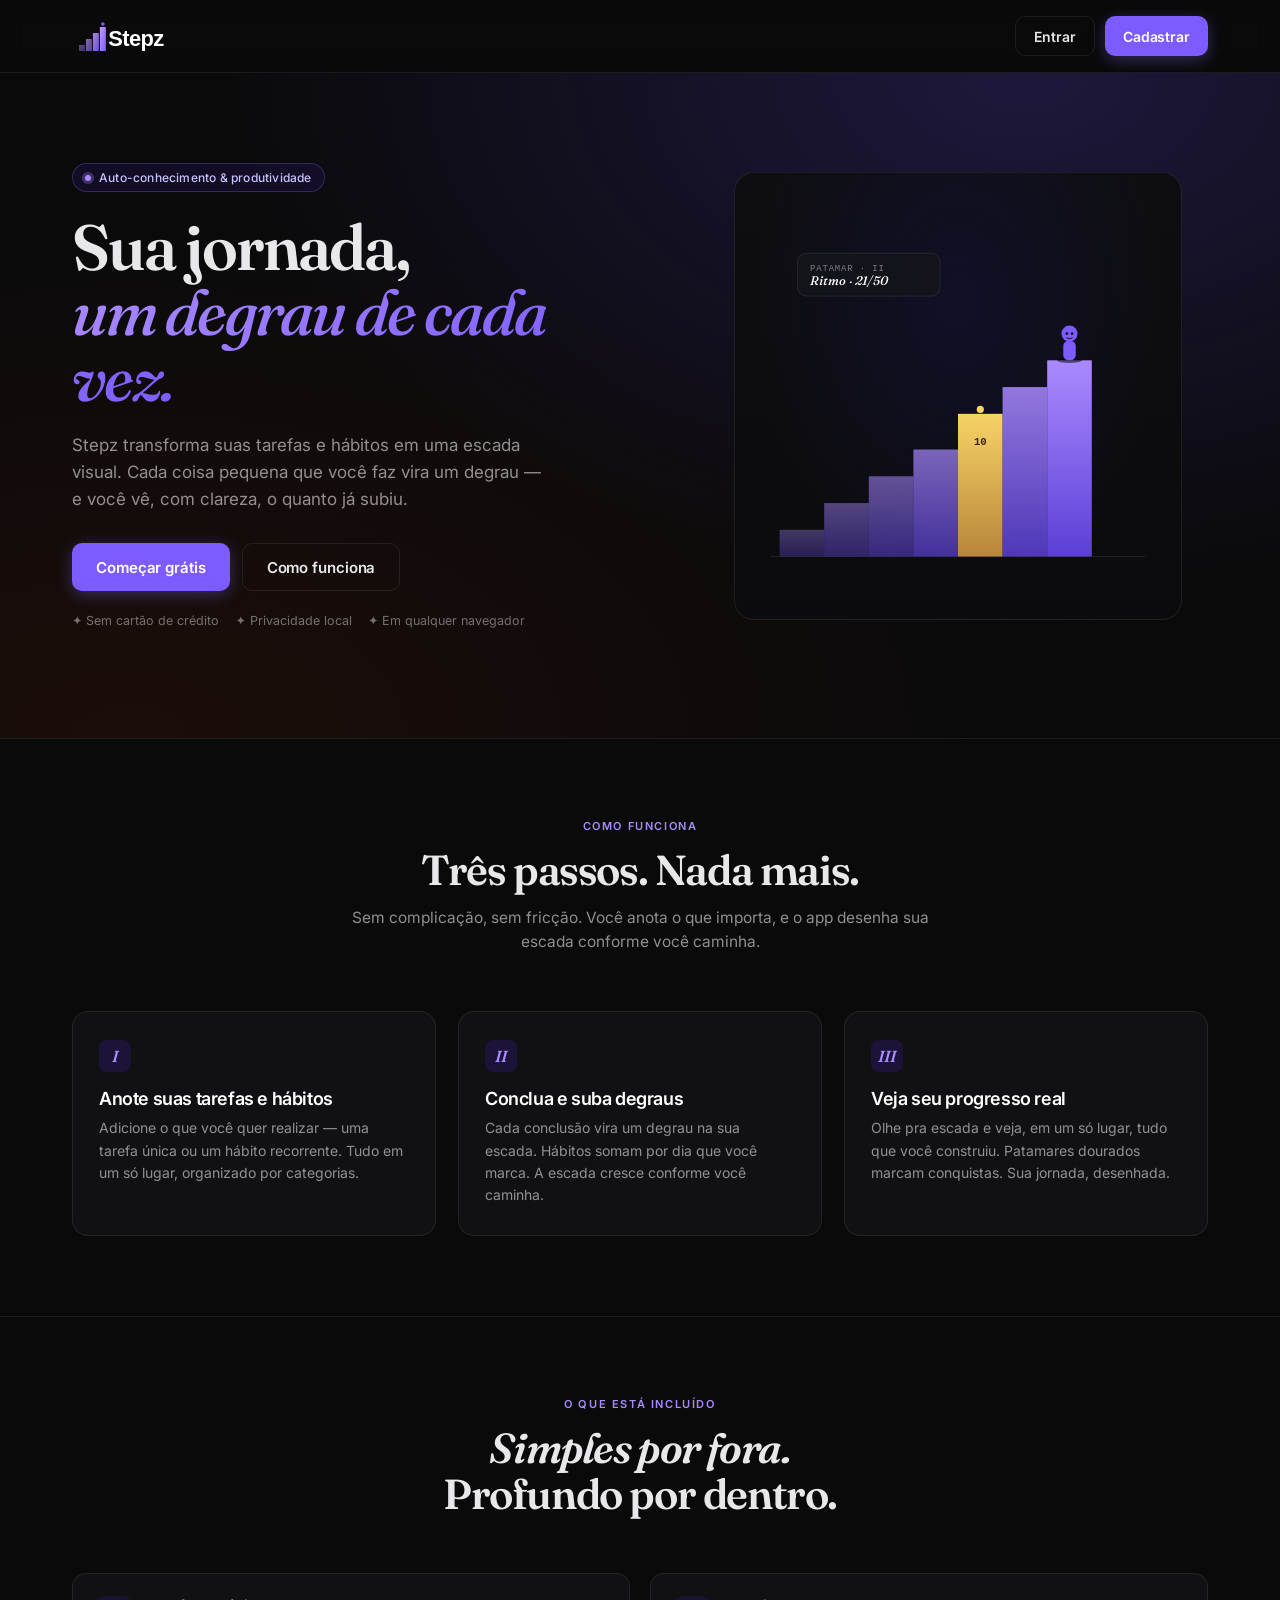
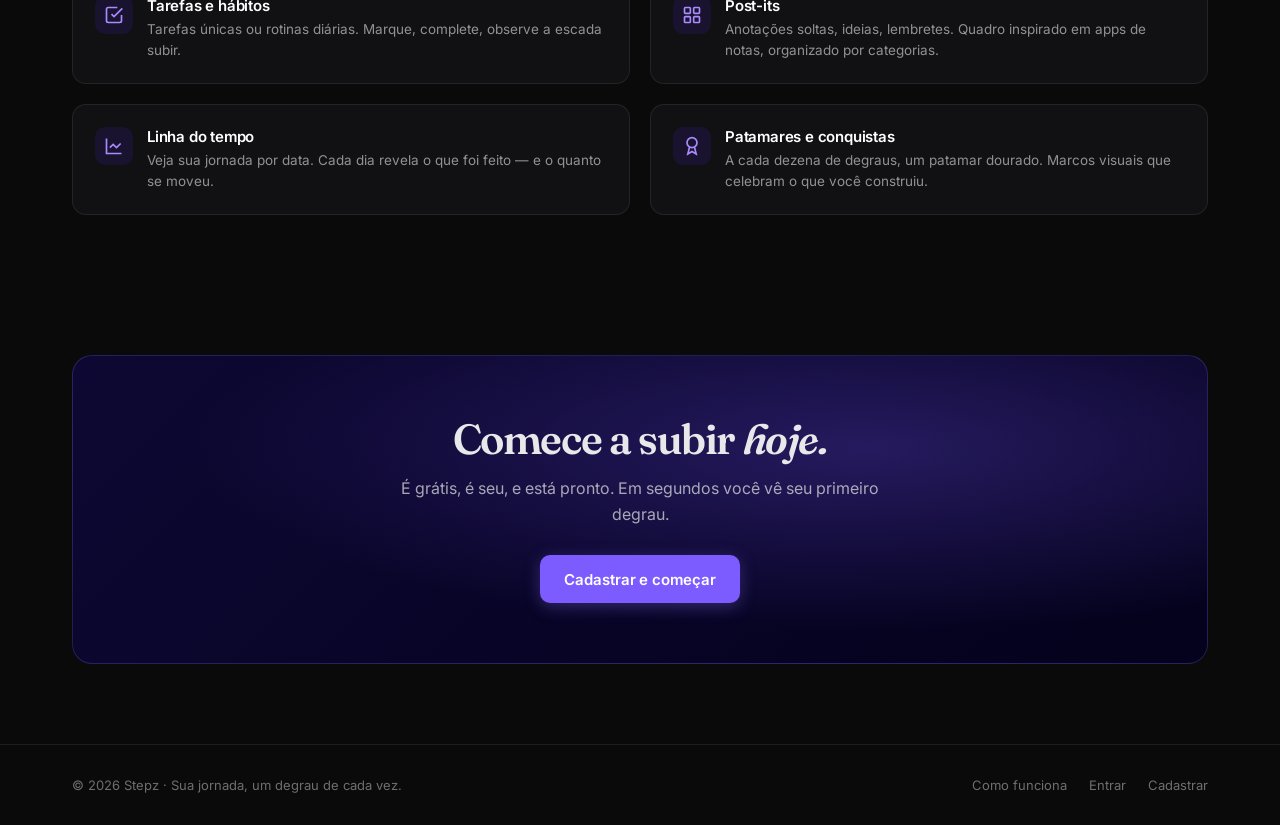
==== index.html @ 61957ffc "landing page" ====
<!doctype html>
<html lang="pt-BR">
<head>
<meta charset="utf-8">
<title>Stepz — sua jornada, um degrau de cada vez</title>
<meta name="viewport" content="width=device-width, initial-scale=1">
<link href="https://fonts.googleapis.com/css2?family=Inter:wght@400;500;600;700;800&family=Fraunces:opsz,wght@9..144,400;9..144,500;9..144,600;9..144,700&display=swap" rel="stylesheet">
<style>
  * { box-sizing: border-box; }
  :root {
    --bg: #0a0a0b;
    --bg-2: #111114;
    --line: rgba(255,255,255,0.08);
    --text: #e8e8ea;
    --text-dim: rgba(232,232,234,0.6);
    --text-faint: rgba(232,232,234,0.45);
    --purple: #7c5cff;
    --purple-light: #a98aff;
    --purple-dark: #5b3fd6;
    --gold: oklch(0.78 0.14 70);
  }
  html, body { margin: 0; padding: 0; background: var(--bg); color: var(--text); font-family: 'Inter', system-ui, sans-serif; -webkit-font-smoothing: antialiased; }
  body { overflow-x: hidden; }
  a { color: inherit; text-decoration: none; }

  /* ── Nav ── */
  nav {
    position: sticky; top: 0; z-index: 50;
    backdrop-filter: blur(14px);
    background: rgba(10,10,11,0.7);
    border-bottom: 1px solid var(--line);
  }
  .nav-inner {
    max-width: 1200px; margin: 0 auto;
    padding: 16px 32px;
    display: flex; align-items: center; justify-content: space-between;
  }
  .brand { display: flex; align-items: center; }
  .brand-logo {
    display: block;
    height: 40px;
    width: auto;
    object-fit: contain;
    user-select: none;
    -webkit-user-drag: none;
  }
  @media (max-width: 720px) {
    .brand-logo { height: 34px; }
  }
  .nav-actions { display: flex; align-items: center; gap: 10px; }
  .btn {
    display: inline-flex; align-items: center; justify-content: center;
    height: 40px; padding: 0 18px; border-radius: 10px;
    font-size: 14px; font-weight: 600; letter-spacing: -0.1px;
    cursor: pointer; transition: all .18s; border: none;
    font-family: inherit;
  }
  .btn-ghost { background: transparent; color: var(--text); border: 1px solid var(--line); }
  .btn-ghost:hover { background: rgba(255,255,255,0.04); border-color: rgba(255,255,255,0.15); }
  .btn-primary { background: var(--purple); color: #fff; box-shadow: 0 4px 16px oklch(0.6 0.18 285 / 0.35); }
  .btn-primary:hover { background: var(--purple-dark); transform: translateY(-1px); box-shadow: 0 6px 22px oklch(0.6 0.18 285 / 0.45); }
  .btn-primary:active { transform: translateY(0); }

  /* ── Sections ── */
  .container { max-width: 1200px; margin: 0 auto; padding: 0 32px; }

  /* ── Hero ── */
  .hero {
    position: relative;
    padding: 90px 0 110px;
    overflow: hidden;
  }
  .hero::before {
    content: ''; position: absolute; inset: 0; pointer-events: none;
    background:
      radial-gradient(ellipse at 80% 0%, oklch(0.4 0.16 285 / 0.35), transparent 55%),
      radial-gradient(ellipse at 10% 100%, oklch(0.35 0.14 60 / 0.18), transparent 55%);
  }
  .hero-grid {
    display: grid; grid-template-columns: 1.15fr 1fr; gap: 60px; align-items: center;
    position: relative;
  }
  @media (max-width: 880px) {
    .hero-grid { grid-template-columns: 1fr; gap: 50px; }
    .hero { padding: 60px 0 80px; }
  }

  .eyebrow {
    display: inline-flex; align-items: center; gap: 8px;
    padding: 6px 12px; border-radius: 100px;
    background: oklch(0.3 0.14 285 / 0.25); border: 1px solid oklch(0.6 0.16 285 / 0.3);
    font-size: 12px; font-weight: 500; letter-spacing: 0.2px;
    color: oklch(0.85 0.12 285);
    margin-bottom: 22px;
  }
  .eyebrow .dot { width: 6px; height: 6px; border-radius: 50%; background: var(--purple-light); box-shadow: 0 0 0 3px oklch(0.7 0.16 285 / 0.3); }

  h1 {
    font-family: 'Fraunces', Georgia, serif;
    font-size: clamp(40px, 6vw, 64px);
    font-weight: 600;
    letter-spacing: -2.2px;
    line-height: 1.02;
    margin: 0 0 22px;
  }
  h1 em {
    font-style: italic; font-weight: 500;
    background: linear-gradient(135deg, var(--purple-light), var(--purple));
    -webkit-background-clip: text; background-clip: text; color: transparent;
  }
  .lead {
    font-size: 17px; line-height: 1.6; color: var(--text-dim);
    max-width: 480px; margin: 0 0 30px;
  }
  .cta-row { display: flex; gap: 12px; flex-wrap: wrap; }
  .btn-lg { height: 48px; padding: 0 24px; font-size: 15px; }

  .micro-trust {
    margin-top: 22px;
    font-size: 12.5px; color: var(--text-faint);
    display: flex; align-items: center; gap: 16px; flex-wrap: wrap;
  }
  .micro-trust span { display: inline-flex; align-items: center; gap: 6px; }

  /* ── Hero illustration ── */
  .hero-art {
    position: relative;
    aspect-ratio: 1 / 1;
    max-width: 448px; width: 100%; margin: 0 auto;
    border-radius: 20px;
    background:
      radial-gradient(ellipse at 50% 30%, oklch(0.22 0.08 280 / 0.5), transparent 65%),
      linear-gradient(180deg, #0e0e12 0%, #0b0b0d 100%);
    border: 1px solid var(--line);
    overflow: hidden;
  }
  .hero-art::before {
    content: ''; position: absolute; inset: 0;
    background-image: repeating-linear-gradient(0deg, rgba(255,255,255,0.012) 0 1px, transparent 1px 8px);
    mix-blend-mode: overlay; pointer-events: none;
  }
  @keyframes bob { 0%,100% { transform: translateY(0); } 50% { transform: translateY(-3px); } }
  .figure-bob { animation: bob 2.6s ease-in-out infinite; transform-origin: center bottom; }
  @keyframes pulse { 0%,100% { opacity: 0.5; transform: scale(1); } 50% { opacity: 1; transform: scale(1.4); } }
  .pulse { animation: pulse 2.4s ease-in-out infinite; transform-origin: center; transform-box: fill-box; }

  /* ── How it works ── */
  .section { padding: 80px 0; border-top: 1px solid var(--line); }
  .section-head { text-align: center; margin-bottom: 56px; }
  .section-eyebrow {
    font-size: 11px; letter-spacing: 1.6px; text-transform: uppercase;
    font-weight: 600; color: var(--purple-light); margin-bottom: 14px;
  }
  h2 {
    font-family: 'Fraunces', Georgia, serif;
    font-size: clamp(30px, 4vw, 42px); font-weight: 600;
    letter-spacing: -1.4px; line-height: 1.1;
    margin: 0 0 12px;
  }
  h2 em { font-style: italic; }
  .section-lead { font-size: 15.5px; color: var(--text-dim); max-width: 580px; margin: 0 auto; line-height: 1.6; }

  .steps { display: grid; grid-template-columns: repeat(3, 1fr); gap: 22px; }
  @media (max-width: 880px) { .steps { grid-template-columns: 1fr; } }
  .step {
    background: var(--bg-2); border: 1px solid var(--line); border-radius: 16px;
    padding: 28px 26px; position: relative;
    transition: border-color .2s, transform .2s;
  }
  .step:hover { border-color: oklch(0.6 0.16 285 / 0.35); transform: translateY(-2px); }
  .step-num {
    width: 32px; height: 32px; border-radius: 8px;
    display: inline-flex; align-items: center; justify-content: center;
    background: oklch(0.3 0.14 285 / 0.4); color: var(--purple-light);
    font-family: 'Fraunces', serif; font-size: 16px; font-weight: 600; font-style: italic;
    margin-bottom: 16px;
  }
  .step h3 { font-size: 18px; font-weight: 600; letter-spacing: -0.4px; margin: 0 0 8px; color: #fff; }
  .step p { font-size: 14px; line-height: 1.6; color: var(--text-dim); margin: 0; }

  /* ── Features (compact) ── */
  .features { display: grid; grid-template-columns: repeat(2, 1fr); gap: 20px; }
  @media (max-width: 720px) { .features { grid-template-columns: 1fr; } }
  .feat {
    display: flex; gap: 14px; align-items: flex-start;
    padding: 22px; background: var(--bg-2);
    border: 1px solid var(--line); border-radius: 14px;
  }
  .feat-icon {
    flex-shrink: 0; width: 38px; height: 38px; border-radius: 10px;
    display: inline-flex; align-items: center; justify-content: center;
    background: oklch(0.3 0.14 285 / 0.3); color: var(--purple-light);
  }
  .feat-icon svg { width: 20px; height: 20px; }
  .feat h4 { font-size: 15px; font-weight: 600; letter-spacing: -0.2px; margin: 0 0 4px; color: #fff; }
  .feat p { font-size: 13.5px; line-height: 1.55; color: var(--text-dim); margin: 0; }

  /* ── Final CTA ── */
  .cta-final {
    margin: 60px 0 80px;
    padding: 60px 40px;
    border-radius: 20px;
    background:
      radial-gradient(ellipse at 70% 30%, oklch(0.4 0.16 285 / 0.5), transparent 60%),
      linear-gradient(135deg, oklch(0.18 0.08 280) 0%, oklch(0.12 0.06 280) 100%);
    border: 1px solid oklch(0.6 0.16 285 / 0.25);
    text-align: center;
    position: relative; overflow: hidden;
  }
  .cta-final h2 { margin-bottom: 14px; }
  .cta-final p { font-size: 16px; color: rgba(232,232,234,0.7); max-width: 480px; margin: 0 auto 28px; line-height: 1.6; }

  /* ── Footer ── */
  footer {
    border-top: 1px solid var(--line);
    padding: 32px 0;
    font-size: 13px; color: var(--text-faint);
  }
  .footer-inner { display: flex; justify-content: space-between; align-items: center; flex-wrap: wrap; gap: 14px; }
  .footer-links { display: flex; gap: 22px; }
  .footer-links a:hover { color: var(--text); }
</style>
</head>
<body>

<!-- ─── NAV ─── -->
<nav>
  <div class="nav-inner">
    <a href="#" class="brand" aria-label="Stepz home">
      <img src="logos/svg/lockup-color-transparent-white-text.svg" alt="Stepz" class="brand-logo" draggable="false">
    </a>
    <div class="nav-actions">
      <a href="app.html" class="btn btn-ghost">Entrar</a>
      <a href="app.html?mode=signup" class="btn btn-primary">Cadastrar</a>
    </div>
  </div>
</nav>

<!-- ─── HERO ─── -->
<section class="hero">
  <div class="container hero-grid">
    <div>
      <div class="eyebrow"><span class="dot"></span>Auto-conhecimento &amp; produtividade</div>
      <h1>Sua jornada,<br><em>um degrau de cada vez.</em></h1>
      <p class="lead">Stepz transforma suas tarefas e hábitos em uma escada visual. Cada coisa pequena que você faz vira um degrau — e você vê, com clareza, o quanto já subiu.</p>
      <div class="cta-row">
        <a href="app.html?mode=signup" class="btn btn-primary btn-lg">Começar grátis</a>
        <a href="#como-funciona" class="btn btn-ghost btn-lg">Como funciona</a>
      </div>
      <div class="micro-trust">
        <span>✦ Sem cartão de crédito</span>
        <span>✦ Privacidade local</span>
        <span>✦ Em qualquer navegador</span>
      </div>
    </div>

    <!-- Hero illustration -->
    <div class="hero-art">
      <svg width="100%" height="100%" viewBox="0 0 500 500" preserveAspectRatio="xMidYMid meet">
        <defs>
          <linearGradient id="stepGrad" x1="0" y1="0" x2="0" y2="1">
            <stop offset="0" stop-color="#a98aff"/>
            <stop offset="1" stop-color="#5b3fd6"/>
          </linearGradient>
          <linearGradient id="goldStep" x1="0" y1="0" x2="0" y2="1">
            <stop offset="0" stop-color="#f6d365"/>
            <stop offset="1" stop-color="#b8853a"/>
          </linearGradient>
        </defs>
        <!-- ground line -->
        <line x1="40" y1="430" x2="460" y2="430" stroke="rgba(255,255,255,0.1)" stroke-width="1"/>
        <!-- steps ascending -->
        <rect x="50"  y="400" width="50" height="30" fill="url(#stepGrad)" opacity="0.35"/>
        <rect x="100" y="370" width="50" height="60" fill="url(#stepGrad)" opacity="0.45"/>
        <rect x="150" y="340" width="50" height="90" fill="url(#stepGrad)" opacity="0.55"/>
        <rect x="200" y="310" width="50" height="120" fill="url(#stepGrad)" opacity="0.7"/>
        <!-- gold milestone -->
        <rect x="250" y="270" width="50" height="160" fill="url(#goldStep)"/>
        <text x="275" y="305" text-anchor="middle" font-family="ui-monospace, monospace" font-size="12" font-weight="700" fill="#3a2410">10</text>
        <!-- pulse on milestone -->
        <circle class="pulse" cx="275" cy="265" r="4" fill="#f6d365"/>
        <!-- continuing -->
        <rect x="300" y="240" width="50" height="190" fill="url(#stepGrad)" opacity="0.85"/>
        <rect x="350" y="210" width="50" height="220" fill="url(#stepGrad)"/>
        <!-- character on top step -->
        <g class="figure-bob" transform="translate(375 210)">
          <ellipse cx="0" cy="0" rx="14" ry="3" fill="rgba(0,0,0,0.5)"/>
          <rect x="-7" y="-22" width="14" height="22" rx="6" fill="#7c5cff"/>
          <circle cx="0" cy="-30" r="9" fill="#7c5cff"/>
          <circle cx="-3" cy="-30" r="1.5" fill="#0a0a0b"/>
          <circle cx="3"  cy="-30" r="1.5" fill="#0a0a0b"/>
          <path d="M -3 -25 Q 0 -23 3 -25" stroke="#0a0a0b" stroke-width="1" fill="none" stroke-linecap="round"/>
        </g>
        <!-- floating annotation -->
        <g transform="translate(70 90)">
          <rect x="0" y="0" width="160" height="48" rx="10" fill="rgba(20,20,28,0.85)" stroke="rgba(255,255,255,0.1)"/>
          <text x="14" y="20" font-family="ui-monospace, monospace" font-size="10" fill="rgba(232,232,234,0.5)" letter-spacing="1">PATAMAR · II</text>
          <text x="14" y="36" font-family="Fraunces, serif" font-style="italic" font-size="14" fill="#fff" font-weight="500">Ritmo · 21/50</text>
        </g>
      </svg>
    </div>
  </div>
</section>

<!-- ─── COMO FUNCIONA ─── -->
<section class="section" id="como-funciona">
  <div class="container">
    <div class="section-head">
      <div class="section-eyebrow">Como funciona</div>
      <h2>Três passos. Nada mais.</h2>
      <p class="section-lead">Sem complicação, sem fricção. Você anota o que importa, e o app desenha sua escada conforme você caminha.</p>
    </div>
    <div class="steps">
      <div class="step">
        <div class="step-num">I</div>
        <h3>Anote suas tarefas e hábitos</h3>
        <p>Adicione o que você quer realizar — uma tarefa única ou um hábito recorrente. Tudo em um só lugar, organizado por categorias.</p>
      </div>
      <div class="step">
        <div class="step-num">II</div>
        <h3>Conclua e suba degraus</h3>
        <p>Cada conclusão vira um degrau na sua escada. Hábitos somam por dia que você marca. A escada cresce conforme você caminha.</p>
      </div>
      <div class="step">
        <div class="step-num">III</div>
        <h3>Veja seu progresso real</h3>
        <p>Olhe pra escada e veja, em um só lugar, tudo que você construiu. Patamares dourados marcam conquistas. Sua jornada, desenhada.</p>
      </div>
    </div>
  </div>
</section>

<!-- ─── O QUE TEM ─── -->
<section class="section">
  <div class="container">
    <div class="section-head">
      <div class="section-eyebrow">O que está incluído</div>
      <h2><em>Simples por fora.</em><br>Profundo por dentro.</h2>
    </div>
    <div class="features">
      <div class="feat">
        <div class="feat-icon"><svg viewBox="0 0 24 24" fill="none" stroke="currentColor" stroke-width="2"><path d="M9 11l3 3L22 4"/><path d="M21 12v7a2 2 0 01-2 2H5a2 2 0 01-2-2V5a2 2 0 012-2h11"/></svg></div>
        <div>
          <h4>Tarefas e hábitos</h4>
          <p>Tarefas únicas ou rotinas diárias. Marque, complete, observe a escada subir.</p>
        </div>
      </div>
      <div class="feat">
        <div class="feat-icon"><svg viewBox="0 0 24 24" fill="none" stroke="currentColor" stroke-width="2"><rect x="3" y="3" width="7" height="7" rx="1"/><rect x="14" y="3" width="7" height="7" rx="1"/><rect x="3" y="14" width="7" height="7" rx="1"/><rect x="14" y="14" width="7" height="7" rx="1"/></svg></div>
        <div>
          <h4>Post-its</h4>
          <p>Anotações soltas, ideias, lembretes. Quadro inspirado em apps de notas, organizado por categorias.</p>
        </div>
      </div>
      <div class="feat">
        <div class="feat-icon"><svg viewBox="0 0 24 24" fill="none" stroke="currentColor" stroke-width="2"><path d="M3 3v18h18"/><path d="M7 14l4-4 4 4 5-5"/></svg></div>
        <div>
          <h4>Linha do tempo</h4>
          <p>Veja sua jornada por data. Cada dia revela o que foi feito — e o quanto se moveu.</p>
        </div>
      </div>
      <div class="feat">
        <div class="feat-icon"><svg viewBox="0 0 24 24" fill="none" stroke="currentColor" stroke-width="2"><circle cx="12" cy="8" r="6"/><path d="M9 13.5l-2 8 5-3 5 3-2-8"/></svg></div>
        <div>
          <h4>Patamares e conquistas</h4>
          <p>A cada dezena de degraus, um patamar dourado. Marcos visuais que celebram o que você construiu.</p>
        </div>
      </div>
    </div>
  </div>
</section>

<!-- ─── CTA FINAL ─── -->
<div class="container">
  <div class="cta-final">
    <h2>Comece a subir <em>hoje.</em></h2>
    <p>É grátis, é seu, e está pronto. Em segundos você vê seu primeiro degrau.</p>
    <a href="app.html?mode=signup" class="btn btn-primary btn-lg">Cadastrar e começar</a>
  </div>
</div>

<!-- ─── FOOTER ─── -->
<footer>
  <div class="container footer-inner">
    <div>© 2026 Stepz · Sua jornada, um degrau de cada vez.</div>
    <div class="footer-links">
      <a href="#como-funciona">Como funciona</a>
      <a href="app.html">Entrar</a>
      <a href="app.html?mode=signup">Cadastrar</a>
    </div>
  </div>
</footer>

</body>
</html>
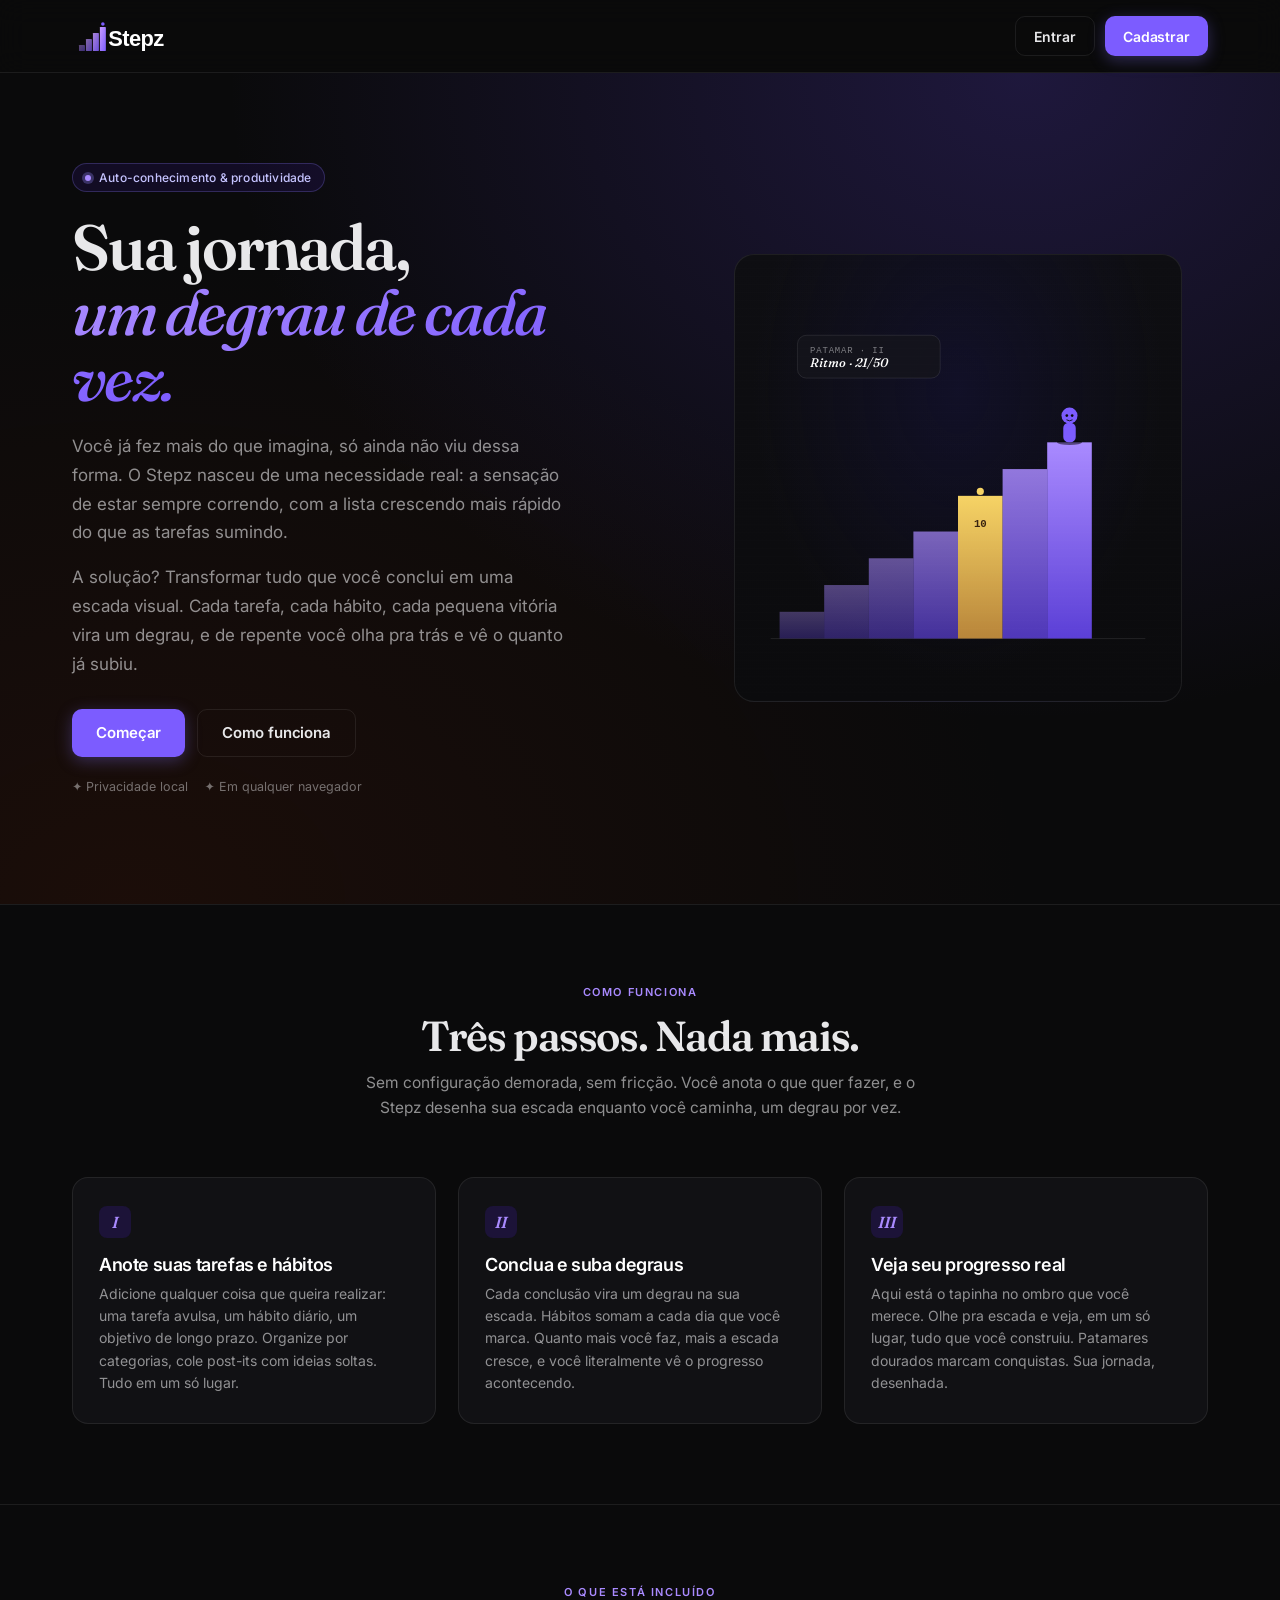
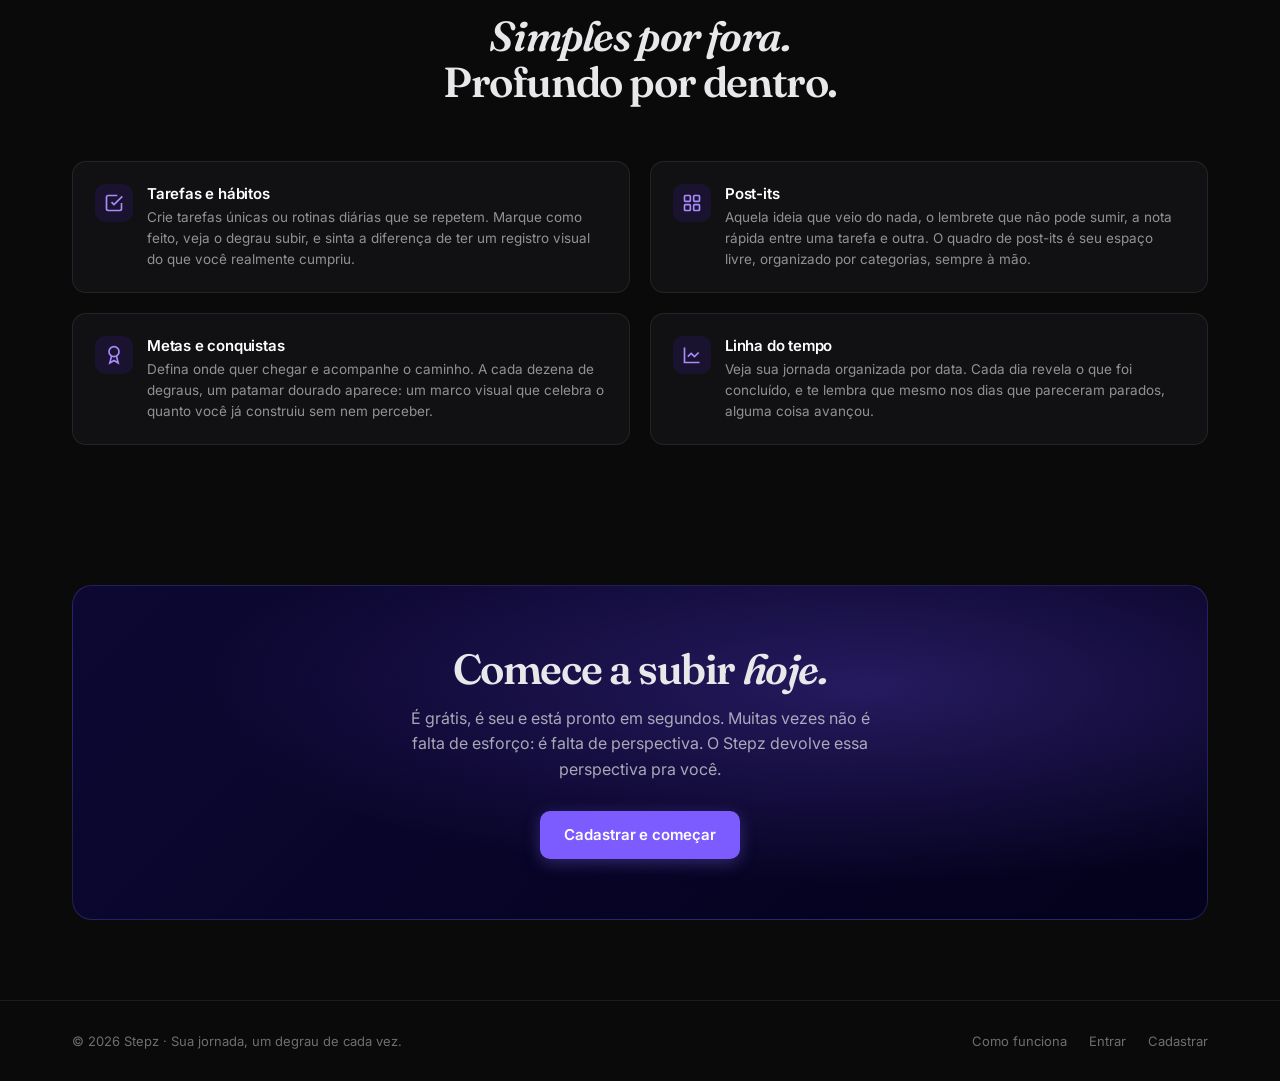
==== commit b3792c8e: "Update Landing Page" ====
--- a/index.html
+++ b/index.html
@@ -109,9 +109,10 @@
     -webkit-background-clip: text; background-clip: text; color: transparent;
   }
   .lead {
-    font-size: 17px; line-height: 1.6; color: var(--text-dim);
-    max-width: 480px; margin: 0 0 30px;
-  }
+    font-size: 17px; line-height: 1.7; color: var(--text-dim);
+    max-width: 500px; margin: 0 0 16px;
+  }
+  .lead:last-of-type { margin-bottom: 30px; }
   .cta-row { display: flex; gap: 12px; flex-wrap: wrap; }
   .btn-lg { height: 48px; padding: 0 24px; font-size: 15px; }
 
@@ -242,13 +243,13 @@
     <div>
       <div class="eyebrow"><span class="dot"></span>Auto-conhecimento &amp; produtividade</div>
       <h1>Sua jornada,<br><em>um degrau de cada vez.</em></h1>
-      <p class="lead">Stepz transforma suas tarefas e hábitos em uma escada visual. Cada coisa pequena que você faz vira um degrau — e você vê, com clareza, o quanto já subiu.</p>
+      <p class="lead">Você já fez mais do que imagina, só ainda não viu dessa forma. O Stepz nasceu de uma necessidade real: a sensação de estar sempre correndo, com a lista crescendo mais rápido do que as tarefas sumindo.</p>
+      <p class="lead">A solução? Transformar tudo que você conclui em uma escada visual. Cada tarefa, cada hábito, cada pequena vitória vira um degrau, e de repente você olha pra trás e vê o quanto já subiu.</p>
       <div class="cta-row">
-        <a href="app.html?mode=signup" class="btn btn-primary btn-lg">Começar grátis</a>
+        <a href="app.html?mode=signup" class="btn btn-primary btn-lg">Começar</a>
         <a href="#como-funciona" class="btn btn-ghost btn-lg">Como funciona</a>
       </div>
       <div class="micro-trust">
-        <span>✦ Sem cartão de crédito</span>
         <span>✦ Privacidade local</span>
         <span>✦ Em qualquer navegador</span>
       </div>
@@ -308,23 +309,23 @@
     <div class="section-head">
       <div class="section-eyebrow">Como funciona</div>
       <h2>Três passos. Nada mais.</h2>
-      <p class="section-lead">Sem complicação, sem fricção. Você anota o que importa, e o app desenha sua escada conforme você caminha.</p>
+      <p class="section-lead">Sem configuração demorada, sem fricção. Você anota o que quer fazer, e o Stepz desenha sua escada enquanto você caminha, um degrau por vez.</p>
     </div>
     <div class="steps">
       <div class="step">
         <div class="step-num">I</div>
         <h3>Anote suas tarefas e hábitos</h3>
-        <p>Adicione o que você quer realizar — uma tarefa única ou um hábito recorrente. Tudo em um só lugar, organizado por categorias.</p>
+        <p>Adicione qualquer coisa que queira realizar: uma tarefa avulsa, um hábito diário, um objetivo de longo prazo. Organize por categorias, cole post-its com ideias soltas. Tudo em um só lugar.</p>
       </div>
       <div class="step">
         <div class="step-num">II</div>
         <h3>Conclua e suba degraus</h3>
-        <p>Cada conclusão vira um degrau na sua escada. Hábitos somam por dia que você marca. A escada cresce conforme você caminha.</p>
+        <p>Cada conclusão vira um degrau na sua escada. Hábitos somam a cada dia que você marca. Quanto mais você faz, mais a escada cresce, e você literalmente vê o progresso acontecendo.</p>
       </div>
       <div class="step">
         <div class="step-num">III</div>
         <h3>Veja seu progresso real</h3>
-        <p>Olhe pra escada e veja, em um só lugar, tudo que você construiu. Patamares dourados marcam conquistas. Sua jornada, desenhada.</p>
+        <p>Aqui está o tapinha no ombro que você merece. Olhe pra escada e veja, em um só lugar, tudo que você construiu. Patamares dourados marcam conquistas. Sua jornada, desenhada.</p>
       </div>
     </div>
   </div>
@@ -342,28 +343,28 @@
         <div class="feat-icon"><svg viewBox="0 0 24 24" fill="none" stroke="currentColor" stroke-width="2"><path d="M9 11l3 3L22 4"/><path d="M21 12v7a2 2 0 01-2 2H5a2 2 0 01-2-2V5a2 2 0 012-2h11"/></svg></div>
         <div>
           <h4>Tarefas e hábitos</h4>
-          <p>Tarefas únicas ou rotinas diárias. Marque, complete, observe a escada subir.</p>
+          <p>Crie tarefas únicas ou rotinas diárias que se repetem. Marque como feito, veja o degrau subir, e sinta a diferença de ter um registro visual do que você realmente cumpriu.</p>
         </div>
       </div>
       <div class="feat">
         <div class="feat-icon"><svg viewBox="0 0 24 24" fill="none" stroke="currentColor" stroke-width="2"><rect x="3" y="3" width="7" height="7" rx="1"/><rect x="14" y="3" width="7" height="7" rx="1"/><rect x="3" y="14" width="7" height="7" rx="1"/><rect x="14" y="14" width="7" height="7" rx="1"/></svg></div>
         <div>
           <h4>Post-its</h4>
-          <p>Anotações soltas, ideias, lembretes. Quadro inspirado em apps de notas, organizado por categorias.</p>
+          <p>Aquela ideia que veio do nada, o lembrete que não pode sumir, a nota rápida entre uma tarefa e outra. O quadro de post-its é seu espaço livre, organizado por categorias, sempre à mão.</p>
+        </div>
+      </div>
+      <div class="feat">
+        <div class="feat-icon"><svg viewBox="0 0 24 24" fill="none" stroke="currentColor" stroke-width="2"><circle cx="12" cy="8" r="6"/><path d="M9 13.5l-2 8 5-3 5 3-2-8"/></svg></div>
+        <div>
+          <h4>Metas e conquistas</h4>
+          <p>Defina onde quer chegar e acompanhe o caminho. A cada dezena de degraus, um patamar dourado aparece: um marco visual que celebra o quanto você já construiu sem nem perceber.</p>
         </div>
       </div>
       <div class="feat">
         <div class="feat-icon"><svg viewBox="0 0 24 24" fill="none" stroke="currentColor" stroke-width="2"><path d="M3 3v18h18"/><path d="M7 14l4-4 4 4 5-5"/></svg></div>
         <div>
           <h4>Linha do tempo</h4>
-          <p>Veja sua jornada por data. Cada dia revela o que foi feito — e o quanto se moveu.</p>
-        </div>
-      </div>
-      <div class="feat">
-        <div class="feat-icon"><svg viewBox="0 0 24 24" fill="none" stroke="currentColor" stroke-width="2"><circle cx="12" cy="8" r="6"/><path d="M9 13.5l-2 8 5-3 5 3-2-8"/></svg></div>
-        <div>
-          <h4>Patamares e conquistas</h4>
-          <p>A cada dezena de degraus, um patamar dourado. Marcos visuais que celebram o que você construiu.</p>
+          <p>Veja sua jornada organizada por data. Cada dia revela o que foi concluído, e te lembra que mesmo nos dias que pareceram parados, alguma coisa avançou.</p>
         </div>
       </div>
     </div>
@@ -374,7 +375,7 @@
 <div class="container">
   <div class="cta-final">
     <h2>Comece a subir <em>hoje.</em></h2>
-    <p>É grátis, é seu, e está pronto. Em segundos você vê seu primeiro degrau.</p>
+    <p>É grátis, é seu e está pronto em segundos. Muitas vezes não é falta de esforço: é falta de perspectiva. O Stepz devolve essa perspectiva pra você.</p>
     <a href="app.html?mode=signup" class="btn btn-primary btn-lg">Cadastrar e começar</a>
   </div>
 </div>
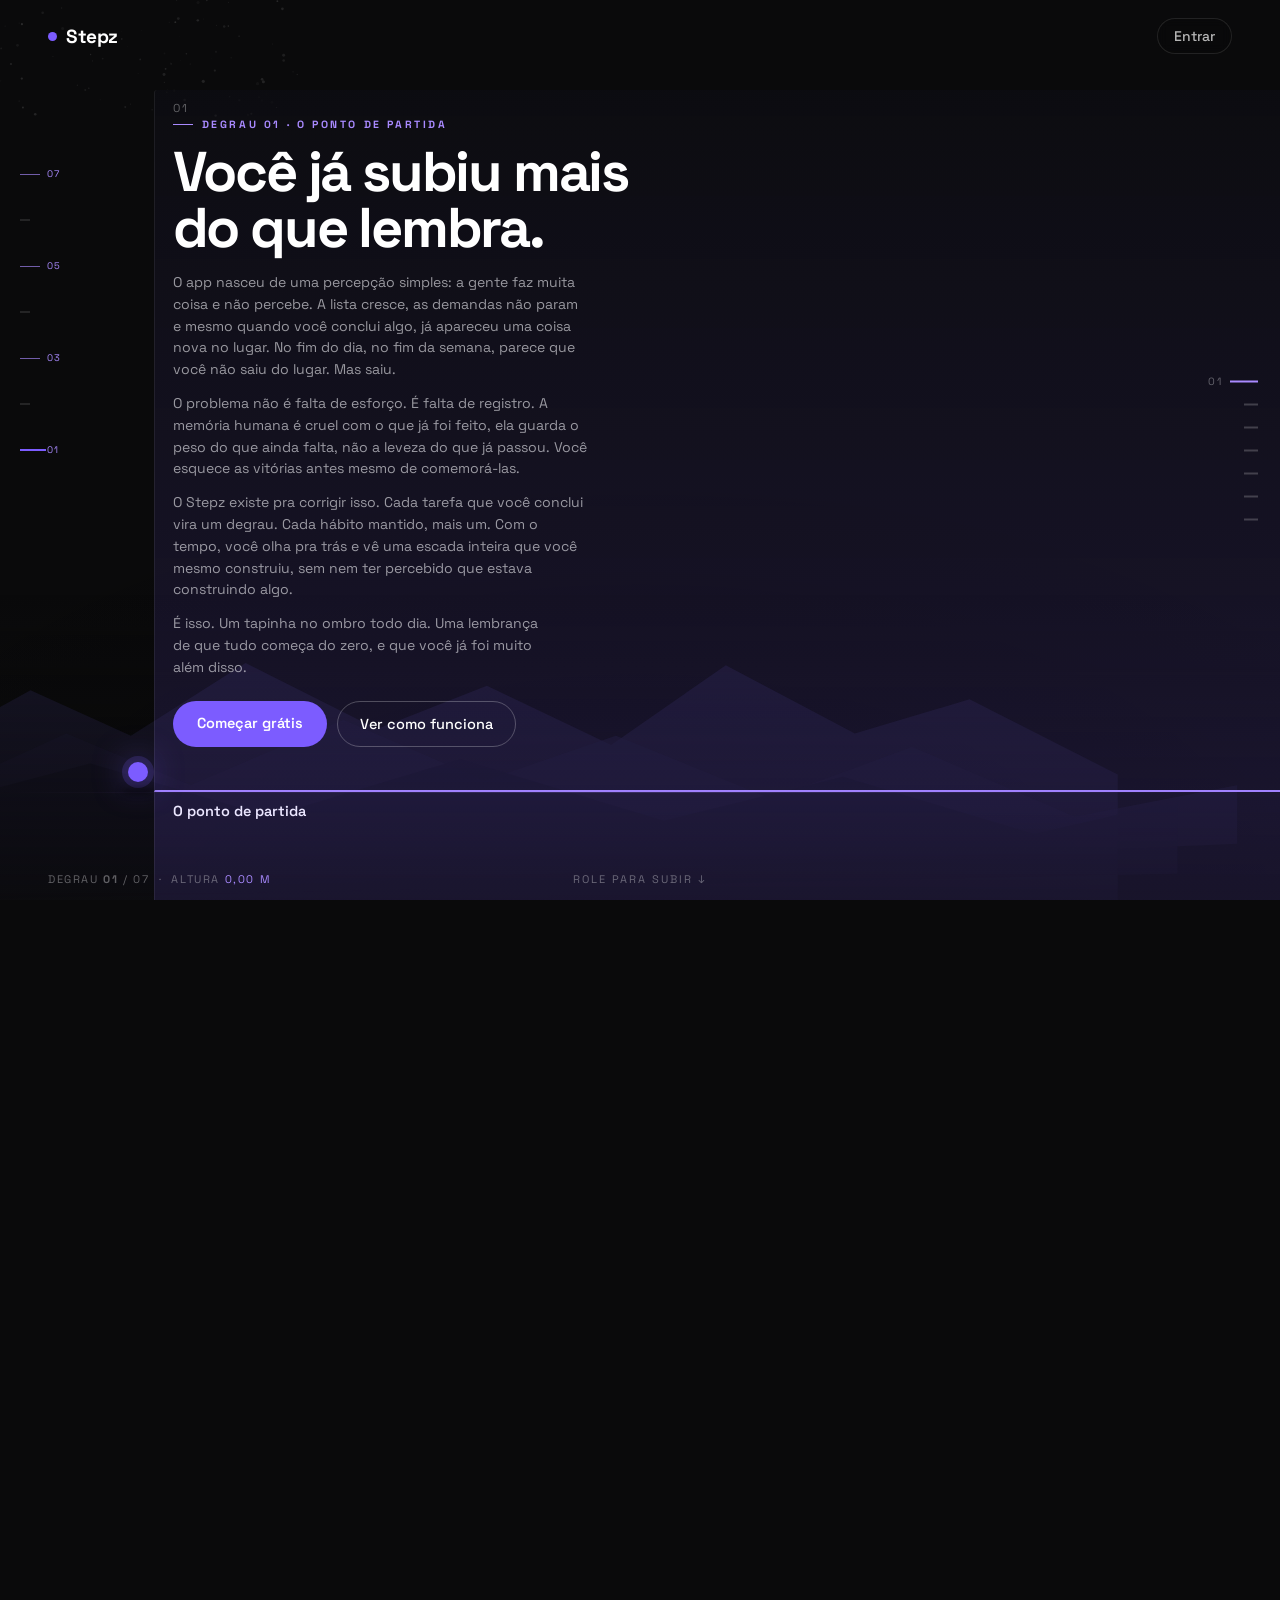
==== commit 71884a61: "update landing page" ====
--- a/index.html
+++ b/index.html
@@ -2,395 +2,33 @@
 <html lang="pt-BR">
 <head>
 <meta charset="utf-8">
-<title>Stepz — sua jornada, um degrau de cada vez</title>
+<title>Stepz — a subida</title>
+<link rel="icon" type="image/svg+xml" href="logos/svg/favicon.svg">
 <meta name="viewport" content="width=device-width, initial-scale=1">
-<link href="https://fonts.googleapis.com/css2?family=Inter:wght@400;500;600;700;800&family=Fraunces:opsz,wght@9..144,400;9..144,500;9..144,600;9..144,700&display=swap" rel="stylesheet">
-<style>
-  * { box-sizing: border-box; }
-  :root {
-    --bg: #0a0a0b;
-    --bg-2: #111114;
-    --line: rgba(255,255,255,0.08);
-    --text: #e8e8ea;
-    --text-dim: rgba(232,232,234,0.6);
-    --text-faint: rgba(232,232,234,0.45);
-    --purple: #7c5cff;
-    --purple-light: #a98aff;
-    --purple-dark: #5b3fd6;
-    --gold: oklch(0.78 0.14 70);
-  }
-  html, body { margin: 0; padding: 0; background: var(--bg); color: var(--text); font-family: 'Inter', system-ui, sans-serif; -webkit-font-smoothing: antialiased; }
-  body { overflow-x: hidden; }
-  a { color: inherit; text-decoration: none; }
-
-  /* ── Nav ── */
-  nav {
-    position: sticky; top: 0; z-index: 50;
-    backdrop-filter: blur(14px);
-    background: rgba(10,10,11,0.7);
-    border-bottom: 1px solid var(--line);
-  }
-  .nav-inner {
-    max-width: 1200px; margin: 0 auto;
-    padding: 16px 32px;
-    display: flex; align-items: center; justify-content: space-between;
-  }
-  .brand { display: flex; align-items: center; }
-  .brand-logo {
-    display: block;
-    height: 40px;
-    width: auto;
-    object-fit: contain;
-    user-select: none;
-    -webkit-user-drag: none;
-  }
-  @media (max-width: 720px) {
-    .brand-logo { height: 34px; }
-  }
-  .nav-actions { display: flex; align-items: center; gap: 10px; }
-  .btn {
-    display: inline-flex; align-items: center; justify-content: center;
-    height: 40px; padding: 0 18px; border-radius: 10px;
-    font-size: 14px; font-weight: 600; letter-spacing: -0.1px;
-    cursor: pointer; transition: all .18s; border: none;
-    font-family: inherit;
-  }
-  .btn-ghost { background: transparent; color: var(--text); border: 1px solid var(--line); }
-  .btn-ghost:hover { background: rgba(255,255,255,0.04); border-color: rgba(255,255,255,0.15); }
-  .btn-primary { background: var(--purple); color: #fff; box-shadow: 0 4px 16px oklch(0.6 0.18 285 / 0.35); }
-  .btn-primary:hover { background: var(--purple-dark); transform: translateY(-1px); box-shadow: 0 6px 22px oklch(0.6 0.18 285 / 0.45); }
-  .btn-primary:active { transform: translateY(0); }
-
-  /* ── Sections ── */
-  .container { max-width: 1200px; margin: 0 auto; padding: 0 32px; }
-
-  /* ── Hero ── */
-  .hero {
-    position: relative;
-    padding: 90px 0 110px;
-    overflow: hidden;
-  }
-  .hero::before {
-    content: ''; position: absolute; inset: 0; pointer-events: none;
-    background:
-      radial-gradient(ellipse at 80% 0%, oklch(0.4 0.16 285 / 0.35), transparent 55%),
-      radial-gradient(ellipse at 10% 100%, oklch(0.35 0.14 60 / 0.18), transparent 55%);
-  }
-  .hero-grid {
-    display: grid; grid-template-columns: 1.15fr 1fr; gap: 60px; align-items: center;
-    position: relative;
-  }
-  @media (max-width: 880px) {
-    .hero-grid { grid-template-columns: 1fr; gap: 50px; }
-    .hero { padding: 60px 0 80px; }
-  }
-
-  .eyebrow {
-    display: inline-flex; align-items: center; gap: 8px;
-    padding: 6px 12px; border-radius: 100px;
-    background: oklch(0.3 0.14 285 / 0.25); border: 1px solid oklch(0.6 0.16 285 / 0.3);
-    font-size: 12px; font-weight: 500; letter-spacing: 0.2px;
-    color: oklch(0.85 0.12 285);
-    margin-bottom: 22px;
-  }
-  .eyebrow .dot { width: 6px; height: 6px; border-radius: 50%; background: var(--purple-light); box-shadow: 0 0 0 3px oklch(0.7 0.16 285 / 0.3); }
-
-  h1 {
-    font-family: 'Fraunces', Georgia, serif;
-    font-size: clamp(40px, 6vw, 64px);
-    font-weight: 600;
-    letter-spacing: -2.2px;
-    line-height: 1.02;
-    margin: 0 0 22px;
-  }
-  h1 em {
-    font-style: italic; font-weight: 500;
-    background: linear-gradient(135deg, var(--purple-light), var(--purple));
-    -webkit-background-clip: text; background-clip: text; color: transparent;
-  }
-  .lead {
-    font-size: 17px; line-height: 1.7; color: var(--text-dim);
-    max-width: 500px; margin: 0 0 16px;
-  }
-  .lead:last-of-type { margin-bottom: 30px; }
-  .cta-row { display: flex; gap: 12px; flex-wrap: wrap; }
-  .btn-lg { height: 48px; padding: 0 24px; font-size: 15px; }
-
-  .micro-trust {
-    margin-top: 22px;
-    font-size: 12.5px; color: var(--text-faint);
-    display: flex; align-items: center; gap: 16px; flex-wrap: wrap;
-  }
-  .micro-trust span { display: inline-flex; align-items: center; gap: 6px; }
-
-  /* ── Hero illustration ── */
-  .hero-art {
-    position: relative;
-    aspect-ratio: 1 / 1;
-    max-width: 448px; width: 100%; margin: 0 auto;
-    border-radius: 20px;
-    background:
-      radial-gradient(ellipse at 50% 30%, oklch(0.22 0.08 280 / 0.5), transparent 65%),
-      linear-gradient(180deg, #0e0e12 0%, #0b0b0d 100%);
-    border: 1px solid var(--line);
-    overflow: hidden;
-  }
-  .hero-art::before {
-    content: ''; position: absolute; inset: 0;
-    background-image: repeating-linear-gradient(0deg, rgba(255,255,255,0.012) 0 1px, transparent 1px 8px);
-    mix-blend-mode: overlay; pointer-events: none;
-  }
-  @keyframes bob { 0%,100% { transform: translateY(0); } 50% { transform: translateY(-3px); } }
-  .figure-bob { animation: bob 2.6s ease-in-out infinite; transform-origin: center bottom; }
-  @keyframes pulse { 0%,100% { opacity: 0.5; transform: scale(1); } 50% { opacity: 1; transform: scale(1.4); } }
-  .pulse { animation: pulse 2.4s ease-in-out infinite; transform-origin: center; transform-box: fill-box; }
-
-  /* ── How it works ── */
-  .section { padding: 80px 0; border-top: 1px solid var(--line); }
-  .section-head { text-align: center; margin-bottom: 56px; }
-  .section-eyebrow {
-    font-size: 11px; letter-spacing: 1.6px; text-transform: uppercase;
-    font-weight: 600; color: var(--purple-light); margin-bottom: 14px;
-  }
-  h2 {
-    font-family: 'Fraunces', Georgia, serif;
-    font-size: clamp(30px, 4vw, 42px); font-weight: 600;
-    letter-spacing: -1.4px; line-height: 1.1;
-    margin: 0 0 12px;
-  }
-  h2 em { font-style: italic; }
-  .section-lead { font-size: 15.5px; color: var(--text-dim); max-width: 580px; margin: 0 auto; line-height: 1.6; }
-
-  .steps { display: grid; grid-template-columns: repeat(3, 1fr); gap: 22px; }
-  @media (max-width: 880px) { .steps { grid-template-columns: 1fr; } }
-  .step {
-    background: var(--bg-2); border: 1px solid var(--line); border-radius: 16px;
-    padding: 28px 26px; position: relative;
-    transition: border-color .2s, transform .2s;
-  }
-  .step:hover { border-color: oklch(0.6 0.16 285 / 0.35); transform: translateY(-2px); }
-  .step-num {
-    width: 32px; height: 32px; border-radius: 8px;
-    display: inline-flex; align-items: center; justify-content: center;
-    background: oklch(0.3 0.14 285 / 0.4); color: var(--purple-light);
-    font-family: 'Fraunces', serif; font-size: 16px; font-weight: 600; font-style: italic;
-    margin-bottom: 16px;
-  }
-  .step h3 { font-size: 18px; font-weight: 600; letter-spacing: -0.4px; margin: 0 0 8px; color: #fff; }
-  .step p { font-size: 14px; line-height: 1.6; color: var(--text-dim); margin: 0; }
-
-  /* ── Features (compact) ── */
-  .features { display: grid; grid-template-columns: repeat(2, 1fr); gap: 20px; }
-  @media (max-width: 720px) { .features { grid-template-columns: 1fr; } }
-  .feat {
-    display: flex; gap: 14px; align-items: flex-start;
-    padding: 22px; background: var(--bg-2);
-    border: 1px solid var(--line); border-radius: 14px;
-  }
-  .feat-icon {
-    flex-shrink: 0; width: 38px; height: 38px; border-radius: 10px;
-    display: inline-flex; align-items: center; justify-content: center;
-    background: oklch(0.3 0.14 285 / 0.3); color: var(--purple-light);
-  }
-  .feat-icon svg { width: 20px; height: 20px; }
-  .feat h4 { font-size: 15px; font-weight: 600; letter-spacing: -0.2px; margin: 0 0 4px; color: #fff; }
-  .feat p { font-size: 13.5px; line-height: 1.55; color: var(--text-dim); margin: 0; }
-
-  /* ── Final CTA ── */
-  .cta-final {
-    margin: 60px 0 80px;
-    padding: 60px 40px;
-    border-radius: 20px;
-    background:
-      radial-gradient(ellipse at 70% 30%, oklch(0.4 0.16 285 / 0.5), transparent 60%),
-      linear-gradient(135deg, oklch(0.18 0.08 280) 0%, oklch(0.12 0.06 280) 100%);
-    border: 1px solid oklch(0.6 0.16 285 / 0.25);
-    text-align: center;
-    position: relative; overflow: hidden;
-  }
-  .cta-final h2 { margin-bottom: 14px; }
-  .cta-final p { font-size: 16px; color: rgba(232,232,234,0.7); max-width: 480px; margin: 0 auto 28px; line-height: 1.6; }
-
-  /* ── Footer ── */
-  footer {
-    border-top: 1px solid var(--line);
-    padding: 32px 0;
-    font-size: 13px; color: var(--text-faint);
-  }
-  .footer-inner { display: flex; justify-content: space-between; align-items: center; flex-wrap: wrap; gap: 14px; }
-  .footer-links { display: flex; gap: 22px; }
-  .footer-links a:hover { color: var(--text); }
-</style>
+<link href="https://fonts.googleapis.com/css2?family=Space+Grotesk:wght@400;500;600;700&display=swap" rel="stylesheet">
+<link rel="stylesheet" href="landing.css">
 </head>
 <body>
 
-<!-- ─── NAV ─── -->
-<nav>
-  <div class="nav-inner">
-    <a href="#" class="brand" aria-label="Stepz home">
-      <img src="logos/svg/lockup-color-transparent-white-text.svg" alt="Stepz" class="brand-logo" draggable="false">
-    </a>
-    <div class="nav-actions">
-      <a href="app.html" class="btn btn-ghost">Entrar</a>
-      <a href="app.html?mode=signup" class="btn btn-primary">Cadastrar</a>
-    </div>
-  </div>
-</nav>
+<nav><div class="brand"><i></i>Stepz</div><a href="app.html" class="in">Entrar</a></nav>
+<div id="stage">
+  <div id="sky"></div>
+  <svg id="stars"></svg>
+  <svg class="layer" id="far" viewBox="0 0 1200 300" preserveAspectRatio="none"><path d="M0 300V168l90-52 84 40 96-64 110 58 92-38 104 52 96-70 108 60 96-30 124 66v110z" fill="#262247"></path></svg>
+  <svg class="layer" id="mid" viewBox="0 0 1200 240" preserveAspectRatio="none"><path d="M0 240V150l120-58 104 46 128-58 118 54 110-40 130 56 118-46 136 62 136-28v52z" fill="#1d1a35"></path></svg>
+  <svg class="layer" id="near" viewBox="0 0 1200 180" preserveAspectRatio="none"><path d="M0 180V96l140-40 150 48 160-52 170 56 150-40 160 52 120-30v66z" fill="#141224"></path></svg>
+  <div id="horizon"></div>
+  <div id="fog"></div>
+  <div id="cam"></div>
+  <div id="walker"><div class="body"></div><div class="shadow"></div></div>
+</div>
+<div id="alti"><div id="ruler"></div></div>
+<div id="mark"><span class="ln"></span></div>
+<div id="rail"></div>
+<div id="alt">degrau <b id="altn">01</b> / 07 &nbsp;·&nbsp; altura <span id="meters">0,00 m</span></div>
+<div id="hint"><span>role para subir ↓</span></div>
+<div id="track"></div>
 
-<!-- ─── HERO ─── -->
-<section class="hero">
-  <div class="container hero-grid">
-    <div>
-      <div class="eyebrow"><span class="dot"></span>Auto-conhecimento &amp; produtividade</div>
-      <h1>Sua jornada,<br><em>um degrau de cada vez.</em></h1>
-      <p class="lead">Você já fez mais do que imagina, só ainda não viu dessa forma. O Stepz nasceu de uma necessidade real: a sensação de estar sempre correndo, com a lista crescendo mais rápido do que as tarefas sumindo.</p>
-      <p class="lead">A solução? Transformar tudo que você conclui em uma escada visual. Cada tarefa, cada hábito, cada pequena vitória vira um degrau, e de repente você olha pra trás e vê o quanto já subiu.</p>
-      <div class="cta-row">
-        <a href="app.html?mode=signup" class="btn btn-primary btn-lg">Começar</a>
-        <a href="#como-funciona" class="btn btn-ghost btn-lg">Como funciona</a>
-      </div>
-      <div class="micro-trust">
-        <span>✦ Privacidade local</span>
-        <span>✦ Em qualquer navegador</span>
-      </div>
-    </div>
-
-    <!-- Hero illustration -->
-    <div class="hero-art">
-      <svg width="100%" height="100%" viewBox="0 0 500 500" preserveAspectRatio="xMidYMid meet">
-        <defs>
-          <linearGradient id="stepGrad" x1="0" y1="0" x2="0" y2="1">
-            <stop offset="0" stop-color="#a98aff"/>
-            <stop offset="1" stop-color="#5b3fd6"/>
-          </linearGradient>
-          <linearGradient id="goldStep" x1="0" y1="0" x2="0" y2="1">
-            <stop offset="0" stop-color="#f6d365"/>
-            <stop offset="1" stop-color="#b8853a"/>
-          </linearGradient>
-        </defs>
-        <!-- ground line -->
-        <line x1="40" y1="430" x2="460" y2="430" stroke="rgba(255,255,255,0.1)" stroke-width="1"/>
-        <!-- steps ascending -->
-        <rect x="50"  y="400" width="50" height="30" fill="url(#stepGrad)" opacity="0.35"/>
-        <rect x="100" y="370" width="50" height="60" fill="url(#stepGrad)" opacity="0.45"/>
-        <rect x="150" y="340" width="50" height="90" fill="url(#stepGrad)" opacity="0.55"/>
-        <rect x="200" y="310" width="50" height="120" fill="url(#stepGrad)" opacity="0.7"/>
-        <!-- gold milestone -->
-        <rect x="250" y="270" width="50" height="160" fill="url(#goldStep)"/>
-        <text x="275" y="305" text-anchor="middle" font-family="ui-monospace, monospace" font-size="12" font-weight="700" fill="#3a2410">10</text>
-        <!-- pulse on milestone -->
-        <circle class="pulse" cx="275" cy="265" r="4" fill="#f6d365"/>
-        <!-- continuing -->
-        <rect x="300" y="240" width="50" height="190" fill="url(#stepGrad)" opacity="0.85"/>
-        <rect x="350" y="210" width="50" height="220" fill="url(#stepGrad)"/>
-        <!-- character on top step -->
-        <g class="figure-bob" transform="translate(375 210)">
-          <ellipse cx="0" cy="0" rx="14" ry="3" fill="rgba(0,0,0,0.5)"/>
-          <rect x="-7" y="-22" width="14" height="22" rx="6" fill="#7c5cff"/>
-          <circle cx="0" cy="-30" r="9" fill="#7c5cff"/>
-          <circle cx="-3" cy="-30" r="1.5" fill="#0a0a0b"/>
-          <circle cx="3"  cy="-30" r="1.5" fill="#0a0a0b"/>
-          <path d="M -3 -25 Q 0 -23 3 -25" stroke="#0a0a0b" stroke-width="1" fill="none" stroke-linecap="round"/>
-        </g>
-        <!-- floating annotation -->
-        <g transform="translate(70 90)">
-          <rect x="0" y="0" width="160" height="48" rx="10" fill="rgba(20,20,28,0.85)" stroke="rgba(255,255,255,0.1)"/>
-          <text x="14" y="20" font-family="ui-monospace, monospace" font-size="10" fill="rgba(232,232,234,0.5)" letter-spacing="1">PATAMAR · II</text>
-          <text x="14" y="36" font-family="Fraunces, serif" font-style="italic" font-size="14" fill="#fff" font-weight="500">Ritmo · 21/50</text>
-        </g>
-      </svg>
-    </div>
-  </div>
-</section>
-
-<!-- ─── COMO FUNCIONA ─── -->
-<section class="section" id="como-funciona">
-  <div class="container">
-    <div class="section-head">
-      <div class="section-eyebrow">Como funciona</div>
-      <h2>Três passos. Nada mais.</h2>
-      <p class="section-lead">Sem configuração demorada, sem fricção. Você anota o que quer fazer, e o Stepz desenha sua escada enquanto você caminha, um degrau por vez.</p>
-    </div>
-    <div class="steps">
-      <div class="step">
-        <div class="step-num">I</div>
-        <h3>Anote suas tarefas e hábitos</h3>
-        <p>Adicione qualquer coisa que queira realizar: uma tarefa avulsa, um hábito diário, um objetivo de longo prazo. Organize por categorias, cole post-its com ideias soltas. Tudo em um só lugar.</p>
-      </div>
-      <div class="step">
-        <div class="step-num">II</div>
-        <h3>Conclua e suba degraus</h3>
-        <p>Cada conclusão vira um degrau na sua escada. Hábitos somam a cada dia que você marca. Quanto mais você faz, mais a escada cresce, e você literalmente vê o progresso acontecendo.</p>
-      </div>
-      <div class="step">
-        <div class="step-num">III</div>
-        <h3>Veja seu progresso real</h3>
-        <p>Aqui está o tapinha no ombro que você merece. Olhe pra escada e veja, em um só lugar, tudo que você construiu. Patamares dourados marcam conquistas. Sua jornada, desenhada.</p>
-      </div>
-    </div>
-  </div>
-</section>
-
-<!-- ─── O QUE TEM ─── -->
-<section class="section">
-  <div class="container">
-    <div class="section-head">
-      <div class="section-eyebrow">O que está incluído</div>
-      <h2><em>Simples por fora.</em><br>Profundo por dentro.</h2>
-    </div>
-    <div class="features">
-      <div class="feat">
-        <div class="feat-icon"><svg viewBox="0 0 24 24" fill="none" stroke="currentColor" stroke-width="2"><path d="M9 11l3 3L22 4"/><path d="M21 12v7a2 2 0 01-2 2H5a2 2 0 01-2-2V5a2 2 0 012-2h11"/></svg></div>
-        <div>
-          <h4>Tarefas e hábitos</h4>
-          <p>Crie tarefas únicas ou rotinas diárias que se repetem. Marque como feito, veja o degrau subir, e sinta a diferença de ter um registro visual do que você realmente cumpriu.</p>
-        </div>
-      </div>
-      <div class="feat">
-        <div class="feat-icon"><svg viewBox="0 0 24 24" fill="none" stroke="currentColor" stroke-width="2"><rect x="3" y="3" width="7" height="7" rx="1"/><rect x="14" y="3" width="7" height="7" rx="1"/><rect x="3" y="14" width="7" height="7" rx="1"/><rect x="14" y="14" width="7" height="7" rx="1"/></svg></div>
-        <div>
-          <h4>Post-its</h4>
-          <p>Aquela ideia que veio do nada, o lembrete que não pode sumir, a nota rápida entre uma tarefa e outra. O quadro de post-its é seu espaço livre, organizado por categorias, sempre à mão.</p>
-        </div>
-      </div>
-      <div class="feat">
-        <div class="feat-icon"><svg viewBox="0 0 24 24" fill="none" stroke="currentColor" stroke-width="2"><circle cx="12" cy="8" r="6"/><path d="M9 13.5l-2 8 5-3 5 3-2-8"/></svg></div>
-        <div>
-          <h4>Metas e conquistas</h4>
-          <p>Defina onde quer chegar e acompanhe o caminho. A cada dezena de degraus, um patamar dourado aparece: um marco visual que celebra o quanto você já construiu sem nem perceber.</p>
-        </div>
-      </div>
-      <div class="feat">
-        <div class="feat-icon"><svg viewBox="0 0 24 24" fill="none" stroke="currentColor" stroke-width="2"><path d="M3 3v18h18"/><path d="M7 14l4-4 4 4 5-5"/></svg></div>
-        <div>
-          <h4>Linha do tempo</h4>
-          <p>Veja sua jornada organizada por data. Cada dia revela o que foi concluído, e te lembra que mesmo nos dias que pareceram parados, alguma coisa avançou.</p>
-        </div>
-      </div>
-    </div>
-  </div>
-</section>
-
-<!-- ─── CTA FINAL ─── -->
-<div class="container">
-  <div class="cta-final">
-    <h2>Comece a subir <em>hoje.</em></h2>
-    <p>É grátis, é seu e está pronto em segundos. Muitas vezes não é falta de esforço: é falta de perspectiva. O Stepz devolve essa perspectiva pra você.</p>
-    <a href="app.html?mode=signup" class="btn btn-primary btn-lg">Cadastrar e começar</a>
-  </div>
-</div>
-
-<!-- ─── FOOTER ─── -->
-<footer>
-  <div class="container footer-inner">
-    <div>© 2026 Stepz · Sua jornada, um degrau de cada vez.</div>
-    <div class="footer-links">
-      <a href="#como-funciona">Como funciona</a>
-      <a href="app.html">Entrar</a>
-      <a href="app.html?mode=signup">Cadastrar</a>
-    </div>
-  </div>
-</footer>
-
+<script src="landing.js"></script>
 </body>
 </html>
--- a/landing.css
+++ b/landing.css
@@ -0,0 +1,100 @@
+*{box-sizing:border-box}
+:root{--text:#ececf0;--dim:rgba(236,236,240,.62);--faint:rgba(236,236,240,.38);--purple:#7c5cff;--purple-l:#a98aff;--gold:oklch(0.78 0.14 70);--line:rgba(255,255,255,.1)}
+html{scroll-behavior:smooth}
+html,body{margin:0;background:#0a0a0b;color:var(--text);font-family:'Space Grotesk',system-ui,sans-serif}
+body{overflow-x:hidden}
+a{color:var(--purple-l);text-decoration:none}a:hover{color:#fff}
+#stage{position:fixed;inset:0;overflow:hidden;z-index:1}
+#sky{position:absolute;inset:0;background:#0a0a0b;transition:background-color 1.1s ease}
+#sky::after{content:"";position:absolute;inset:0;background:radial-gradient(ellipse 70% 50% at 50% 100%,rgba(0,0,0,.5),transparent)}
+#stars{position:absolute;inset:0;opacity:.2;transition:opacity .5s}
+/* paisagem em camadas: afunda conforme você sobe */
+.layer{position:absolute;left:-6%;width:112%;bottom:0;pointer-events:none;will-change:transform}
+#far{height:38vh;opacity:.5}
+#mid{height:30vh;opacity:.6}
+#near{height:22vh;opacity:.85}
+#horizon{position:absolute;left:0;right:0;height:1px;background:linear-gradient(90deg,transparent,rgba(169,138,255,.45),transparent);will-change:transform}
+#fog{position:absolute;left:0;right:0;bottom:0;height:34vh;pointer-events:none;background:linear-gradient(180deg,transparent,rgba(10,10,11,.5) 60%,rgba(10,10,11,.86))}
+/* altímetro */
+#alti{position:fixed;z-index:6;left:clamp(10px,1.6vw,20px);top:0;bottom:0;width:62px;pointer-events:none;overflow:hidden}
+#ruler{position:absolute;left:0;top:50%;will-change:transform}
+#ruler .tk{position:absolute;left:0;display:flex;align-items:center;gap:7px;transform:translateY(-50%)}
+#ruler .tk b{width:10px;height:1px;background:rgba(255,255,255,.22);display:block}
+#ruler .tk.big b{width:20px;background:rgba(169,138,255,.65)}
+#ruler .tk span{font-size:9.5px;letter-spacing:1.2px;color:var(--faint)}
+#ruler .tk.big span{color:var(--purple-l)}
+#mark{position:fixed;z-index:6;left:clamp(10px,1.6vw,20px);top:50%;transform:translateY(-50%);display:flex;align-items:center;gap:8px}
+#mark .ln{width:26px;height:2px;background:var(--purple);display:block}
+#meters{display:inline;font-size:11px;font-variant-numeric:tabular-nums;letter-spacing:1.6px;color:var(--purple-l)}
+#meters small{display:none}
+#cam{position:absolute;left:0;top:0;will-change:transform}
+/* a step is a panel that widens when you arrive on it */
+.st{position:absolute;border-bottom:2px solid var(--purple-l);background:linear-gradient(180deg,rgba(124,92,255,.03),rgba(124,92,255,.13));border-left:1px solid rgba(255,255,255,.07);border-radius:3px 3px 0 0}
+.st::after{content:"";position:absolute;left:-1px;right:0;top:100%;height:70vh;background:linear-gradient(180deg,rgba(124,92,255,.16),rgba(124,92,255,0));border-left:1px solid rgba(255,255,255,.07)}
+.st.on{background:linear-gradient(180deg,rgba(14,14,20,.62),rgba(124,92,255,.14))}
+.st.gold{border-bottom-color:var(--gold)}
+.st.gold::after{background:linear-gradient(180deg,oklch(0.78 0.14 70 / .16),transparent)}
+.st .num{position:absolute;top:11px;left:18px;font-size:11.5px;letter-spacing:2.2px;color:var(--faint)}
+.st .name{position:absolute;top:calc(100% + 12px);left:18px;font-size:14.5px;font-weight:600;color:#fff;white-space:nowrap;opacity:0;transition:opacity .4s}
+.st.on .name{opacity:1}
+.st.gold .name{color:var(--gold)}
+/* inside content, revealed as the step opens */
+.inner{position:absolute;left:18px;right:22px;top:28px;bottom:14px;display:grid;grid-template-columns:minmax(0,.9fr) minmax(0,1.1fr);grid-template-rows:minmax(0,1fr);gap:24px;align-items:stretch;opacity:0;transition:opacity .35s;pointer-events:none;overflow:hidden}
+.inner.with-shot{grid-template-columns:minmax(180px,1fr) auto;gap:16px;align-items:stretch}
+.inner>div{min-height:0;min-width:0;overflow:hidden}
+.inner .copy{overflow:hidden;display:flex;flex-direction:column;justify-content:flex-start}
+.inner.with-shot .copy{min-width:0}
+.inner.with-shot h2{font-size:clamp(18px,min(2.1vw,3.8vh),28px);letter-spacing:-1px}
+.inner.with-shot p{font-size:clamp(12.5px,min(.95vw,2.3vh),14.5px);max-width:38ch;line-height:1.5}
+.st.on .inner{opacity:1;pointer-events:auto}
+.st.solo .inner{grid-template-columns:minmax(0,1fr)}
+.st.solo .inner .copy{max-width:62ch}
+.tag{font-size:10.5px;font-weight:700;letter-spacing:2.6px;text-transform:uppercase;color:var(--purple-l);margin-bottom:13px;display:flex;gap:9px;align-items:center}
+.tag i{width:20px;height:1px;background:var(--purple-l);display:block}
+.gold .tag{color:var(--gold)}.gold .tag i{background:var(--gold)}
+h1{font-size:clamp(26px,min(4.4vw,7vh),56px);font-weight:700;letter-spacing:-2.2px;line-height:1;margin:0 0 min(16px,2vh);color:#fff;text-wrap:balance}
+h2{font-size:clamp(21px,min(2.6vw,4.6vh),34px);font-weight:700;letter-spacing:-1.2px;line-height:1.06;margin:0 0 min(12px,1.6vh);color:#fff;text-wrap:balance}
+.inner p{font-size:clamp(13.5px,min(1.1vw,2.7vh),15.5px);line-height:1.55;color:var(--dim);margin:0;max-width:46ch;text-wrap:pretty}
+.inner p+p{margin-top:.85em}
+.ctas{display:flex;gap:10px;flex-wrap:wrap;margin-top:min(22px,3vh);flex-shrink:0}
+.b1{background:var(--purple);color:#fff;font-weight:600;font-size:14.5px;padding:min(13px,1.8vh) 24px;border-radius:100px}
+.b1:hover{background:#5b3fd6;color:#fff}
+.b2{border:1px solid rgba(255,255,255,.25);color:#fff;font-weight:500;font-size:14.5px;padding:min(13px,1.8vh) 22px;border-radius:100px}
+.b2:hover{border-color:#fff}
+/* browser-window frame around each print */
+.win{display:flex;flex-direction:column;height:100%;min-height:0;max-height:100%;border:1px solid var(--line);border-radius:11px;overflow:hidden;background:#0d0d11;box-shadow:0 26px 60px -24px rgba(0,0,0,.8)}
+.win .bar{display:flex;align-items:center;gap:9px;padding:9px 11px;border-bottom:1px solid var(--line);background:#141419;flex-shrink:0}
+.win .dots{display:flex;gap:5px}
+.win .dots i{width:9px;height:9px;border-radius:50%;background:rgba(255,255,255,.16);display:block}
+.win .url{flex:1;min-width:0;background:#0d0d11;border:1px solid rgba(255,255,255,.07);border-radius:100px;padding:4px 11px;font-size:10.5px;letter-spacing:.3px;color:var(--faint);white-space:nowrap;overflow:hidden;text-overflow:ellipsis}
+.win .view{position:relative;flex:1;min-height:0}
+.shot-ph{position:absolute;inset:0;display:flex;align-items:center;justify-content:center;padding:18px;text-align:center;font-size:13px;letter-spacing:.4px;color:var(--faint);background:linear-gradient(160deg,rgba(124,92,255,.14),rgba(255,255,255,.03) 55%,transparent);border-top:1px solid rgba(255,255,255,.04)}
+.shot-img{position:absolute;inset:0;width:100%;height:100%;object-fit:contain;object-position:center center;display:block;background:#0d0d11}
+.shotcap{font-size:11px;letter-spacing:1.4px;text-transform:uppercase;color:var(--faint);margin-top:10px;display:block;flex-shrink:0}
+.shotcol{display:flex;flex-direction:column;height:100%;min-height:0;min-width:0}
+.shotcol .win{flex:1;min-height:0;width:100%}
+.shotcol.sized{max-width:100%;justify-self:end;flex-shrink:0}
+.shotcol.sized .shot-img{object-fit:contain;object-position:center center}
+#walker{position:absolute;z-index:3}
+#walker .body{width:20px;height:20px;border-radius:50%;background:var(--purple);box-shadow:0 0 0 6px rgba(124,92,255,.18),0 0 34px rgba(124,92,255,.7);transition:transform .18s}
+#walker.land .body{animation:land .34s ease-out}
+@keyframes land{0%{transform:translateY(-9px) scaleY(1.14)}55%{transform:translateY(0) scaleY(.82) scaleX(1.12)}100%{transform:none}}
+#walker .shadow{width:34px;height:7px;border-radius:50%;background:rgba(0,0,0,.45);filter:blur(3px);margin:6px 0 0 -7px}
+nav{position:fixed;z-index:6;top:0;left:0;right:0;display:flex;justify-content:space-between;align-items:center;padding:18px clamp(20px,4vw,48px)}
+.brand{display:flex;gap:9px;align-items:center;font-weight:700;font-size:19px;letter-spacing:-.5px;color:#fff}
+.brand i{width:9px;height:9px;border-radius:50%;background:var(--purple);display:block}
+nav .in{font-size:14px;font-weight:500;color:rgba(255,255,255,.7);border:1px solid var(--line);padding:8px 16px;border-radius:100px;background:rgba(10,10,11,.45);backdrop-filter:blur(6px)}
+nav .in:hover{border-color:#fff;color:#fff}
+#rail{position:fixed;z-index:6;right:clamp(12px,2vw,22px);top:50%;transform:translateY(-50%);display:flex;flex-direction:column;align-items:flex-end;gap:10px}
+#rail a{display:flex;align-items:center;gap:8px;font-size:10.5px;letter-spacing:1.4px;color:transparent;transition:color .25s}
+#rail a b{width:14px;height:2px;background:rgba(255,255,255,.2);display:block;transition:all .25s}
+#rail a.on b{width:28px;background:var(--purple-l)}
+#rail a.on,#rail a:hover{color:var(--faint)}
+#alt{position:fixed;z-index:6;left:clamp(20px,4vw,48px);bottom:14px;font-size:11px;letter-spacing:1.6px;text-transform:uppercase;color:var(--faint)}
+@media(max-width:760px){#alti,#mark{display:none}}
+#hint{position:fixed;z-index:6;left:50%;bottom:14px;transform:translateX(-50%);font-size:11px;letter-spacing:2px;text-transform:uppercase;color:var(--faint);transition:opacity .4s}
+#hint.hide{opacity:0}
+#hint span{display:inline-block;animation:bob 1.7s ease-in-out infinite}
+@keyframes bob{50%{transform:translateY(4px)}}
+.slot{height:100vh}
+@media(max-width:1000px){.inner{grid-template-columns:minmax(0,1fr);grid-template-rows:minmax(0,.58fr) minmax(180px,.42fr);gap:14px}.inner .copy{overflow:hidden}.win .view{min-height:160px}.shotcap{display:none}#rail a{display:none}}
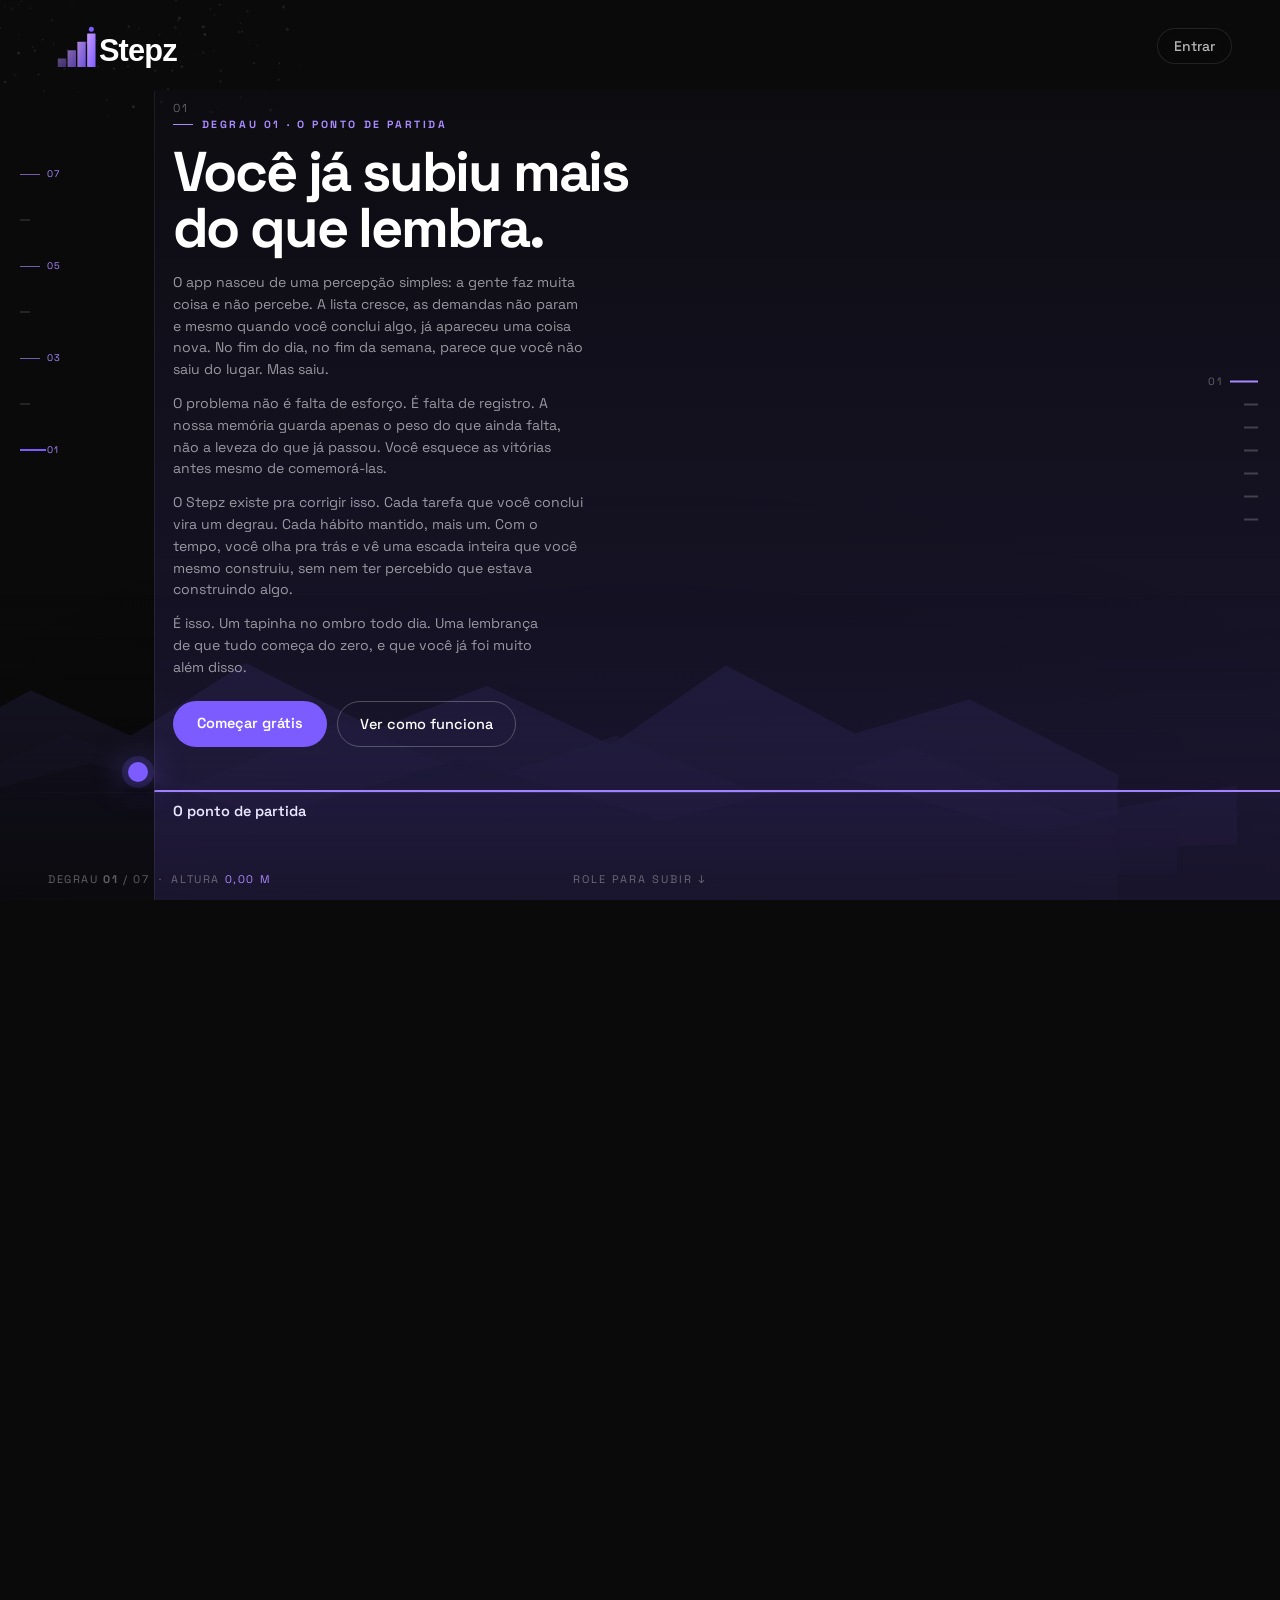
==== commit 56f4ee7c: "update landing" ====
--- a/index.html
+++ b/index.html
@@ -10,7 +10,7 @@
 </head>
 <body>
 
-<nav><div class="brand"><i></i>Stepz</div><a href="app.html" class="in">Entrar</a></nav>
+<nav><a href="index.html" class="brand" aria-label="Stepz"><img src="logos/svg/lockup-color-transparent-white-text.svg" alt="Stepz"></a><a href="app.html" class="in">Entrar</a></nav>
 <div id="stage">
   <div id="sky"></div>
   <svg id="stars"></svg>
@@ -27,6 +27,7 @@
 <div id="rail"></div>
 <div id="alt">degrau <b id="altn">01</b> / 07 &nbsp;·&nbsp; altura <span id="meters">0,00 m</span></div>
 <div id="hint"><span>role para subir ↓</span></div>
+<div id="legal">© <span id="legal-year"></span> Stepz</div>
 <div id="track"></div>
 
 <script src="landing.js"></script>
--- a/landing.css
+++ b/landing.css
@@ -81,8 +81,8 @@
 @keyframes land{0%{transform:translateY(-9px) scaleY(1.14)}55%{transform:translateY(0) scaleY(.82) scaleX(1.12)}100%{transform:none}}
 #walker .shadow{width:34px;height:7px;border-radius:50%;background:rgba(0,0,0,.45);filter:blur(3px);margin:6px 0 0 -7px}
 nav{position:fixed;z-index:6;top:0;left:0;right:0;display:flex;justify-content:space-between;align-items:center;padding:18px clamp(20px,4vw,48px)}
-.brand{display:flex;gap:9px;align-items:center;font-weight:700;font-size:19px;letter-spacing:-.5px;color:#fff}
-.brand i{width:9px;height:9px;border-radius:50%;background:var(--purple);display:block}
+.brand{display:flex;align-items:center;line-height:0}
+.brand img{display:block;height:56px;width:auto}
 nav .in{font-size:14px;font-weight:500;color:rgba(255,255,255,.7);border:1px solid var(--line);padding:8px 16px;border-radius:100px;background:rgba(10,10,11,.45);backdrop-filter:blur(6px)}
 nav .in:hover{border-color:#fff;color:#fff}
 #rail{position:fixed;z-index:6;right:clamp(12px,2vw,22px);top:50%;transform:translateY(-50%);display:flex;flex-direction:column;align-items:flex-end;gap:10px}
@@ -95,6 +95,8 @@
 #hint{position:fixed;z-index:6;left:50%;bottom:14px;transform:translateX(-50%);font-size:11px;letter-spacing:2px;text-transform:uppercase;color:var(--faint);transition:opacity .4s}
 #hint.hide{opacity:0}
 #hint span{display:inline-block;animation:bob 1.7s ease-in-out infinite}
+#legal{position:fixed;z-index:6;left:50%;bottom:14px;transform:translateX(-50%);font-size:11px;letter-spacing:1.4px;color:var(--faint);opacity:0;pointer-events:none;transition:opacity .35s}
+#legal.on{opacity:1}
 @keyframes bob{50%{transform:translateY(4px)}}
 .slot{height:100vh}
 @media(max-width:1000px){.inner{grid-template-columns:minmax(0,1fr);grid-template-rows:minmax(0,.58fr) minmax(180px,.42fr);gap:14px}.inner .copy{overflow:hidden}.win .view{min-height:160px}.shotcap{display:none}#rail a{display:none}}
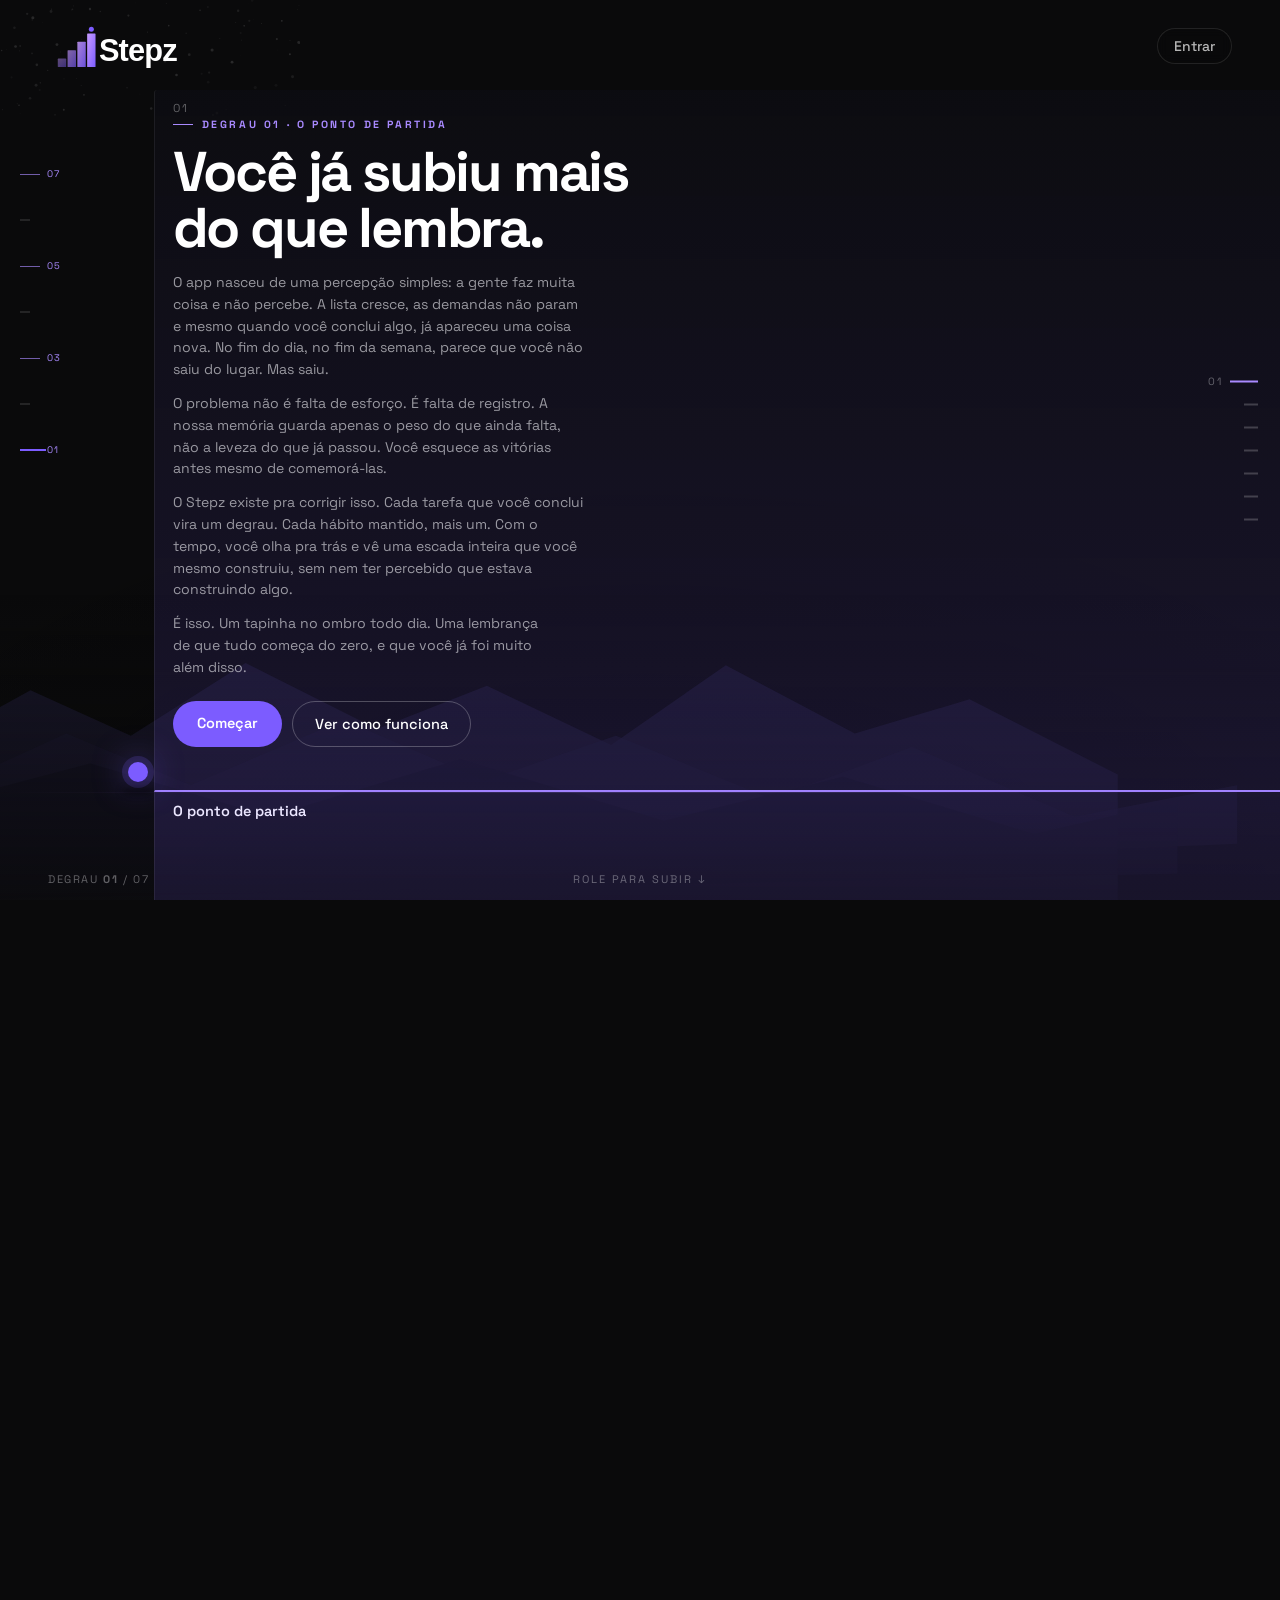
==== commit 6556b958: "update landing" ====
--- a/index.html
+++ b/index.html
@@ -25,7 +25,7 @@
 <div id="alti"><div id="ruler"></div></div>
 <div id="mark"><span class="ln"></span></div>
 <div id="rail"></div>
-<div id="alt">degrau <b id="altn">01</b> / 07 &nbsp;·&nbsp; altura <span id="meters">0,00 m</span></div>
+<div id="alt">degrau <b id="altn">01</b> / 07</div>
 <div id="hint"><span>role para subir ↓</span></div>
 <div id="legal">© <span id="legal-year"></span> Stepz</div>
 <div id="track"></div>
--- a/landing.css
+++ b/landing.css
@@ -25,8 +25,6 @@
 #ruler .tk.big span{color:var(--purple-l)}
 #mark{position:fixed;z-index:6;left:clamp(10px,1.6vw,20px);top:50%;transform:translateY(-50%);display:flex;align-items:center;gap:8px}
 #mark .ln{width:26px;height:2px;background:var(--purple);display:block}
-#meters{display:inline;font-size:11px;font-variant-numeric:tabular-nums;letter-spacing:1.6px;color:var(--purple-l)}
-#meters small{display:none}
 #cam{position:absolute;left:0;top:0;will-change:transform}
 /* a step is a panel that widens when you arrive on it */
 .st{position:absolute;border-bottom:2px solid var(--purple-l);background:linear-gradient(180deg,rgba(124,92,255,.03),rgba(124,92,255,.13));border-left:1px solid rgba(255,255,255,.07);border-radius:3px 3px 0 0}
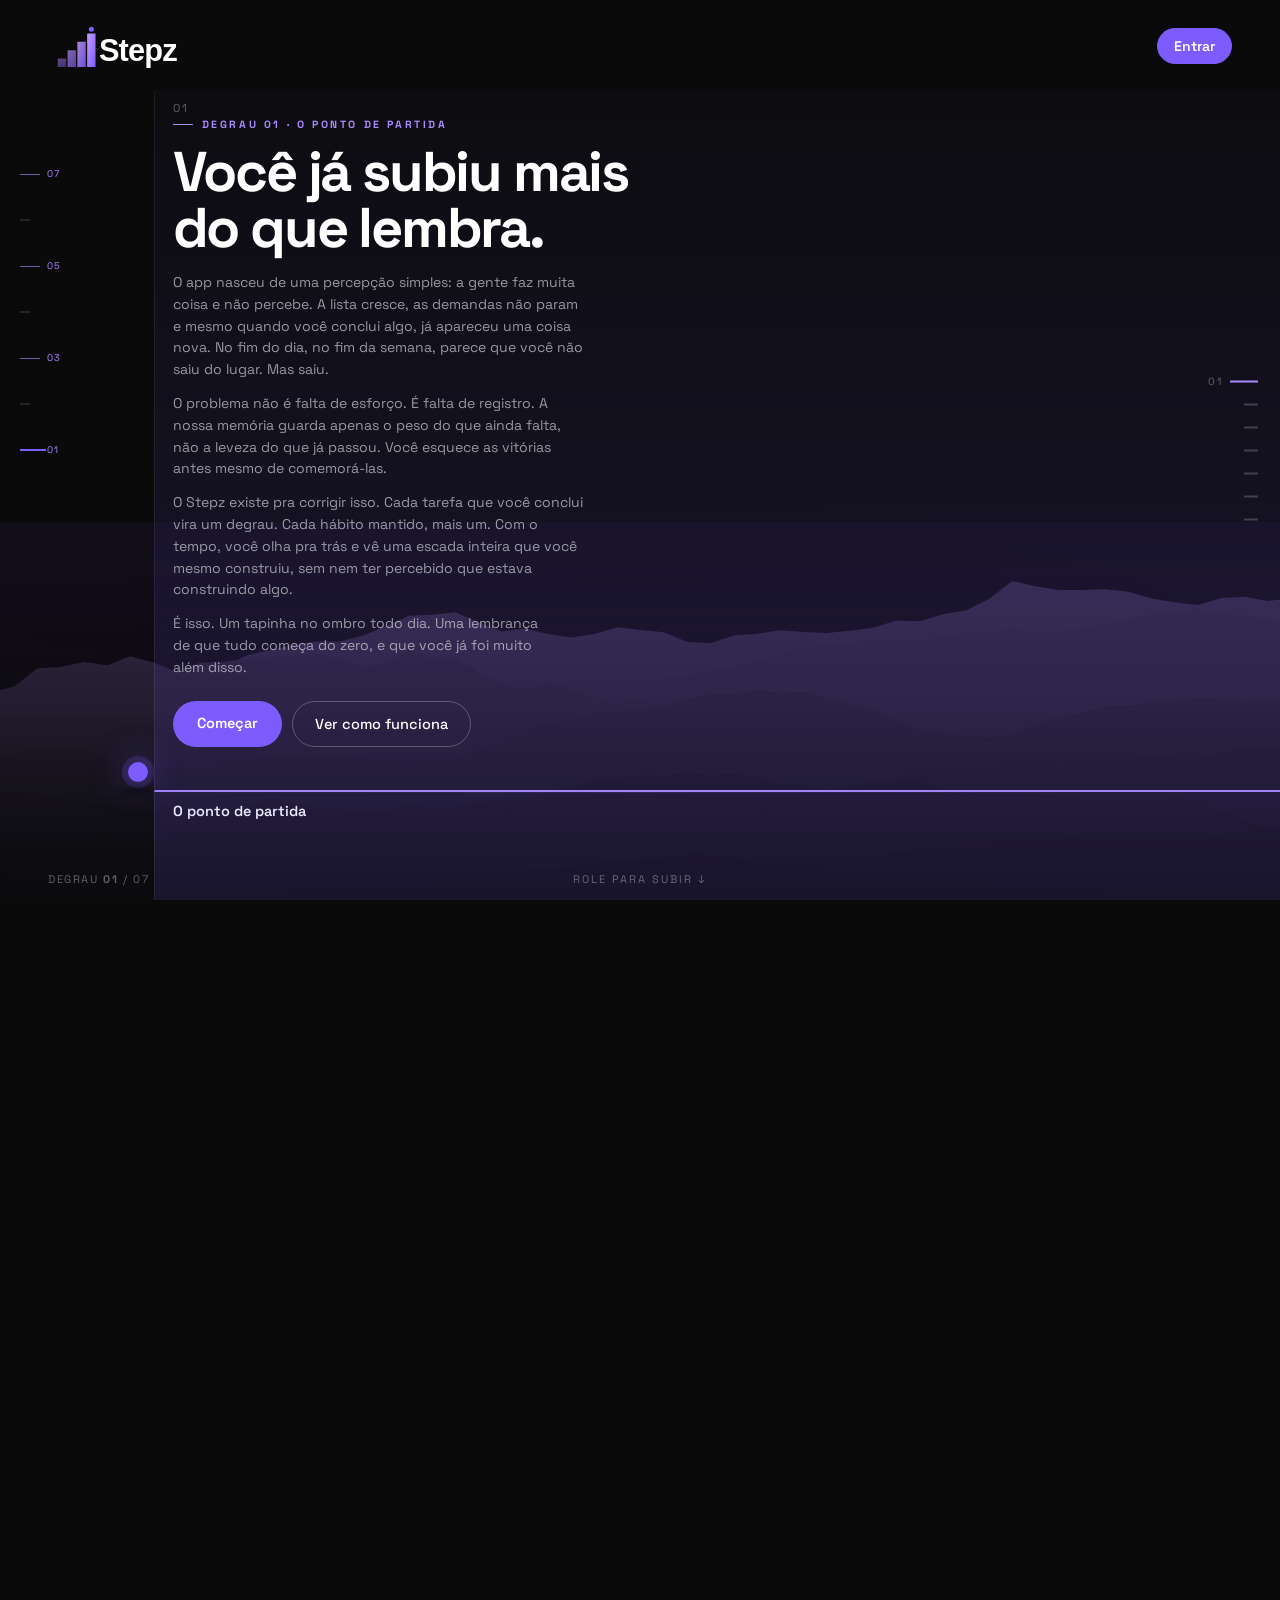
==== commit a507e125: "update landing" ====
--- a/index.html
+++ b/index.html
@@ -13,10 +13,7 @@
 <nav><a href="index.html" class="brand" aria-label="Stepz"><img src="logos/svg/lockup-color-transparent-white-text.svg" alt="Stepz"></a><a href="app.html" class="in">Entrar</a></nav>
 <div id="stage">
   <div id="sky"></div>
-  <svg id="stars"></svg>
-  <svg class="layer" id="far" viewBox="0 0 1200 300" preserveAspectRatio="none"><path d="M0 300V168l90-52 84 40 96-64 110 58 92-38 104 52 96-70 108 60 96-30 124 66v110z" fill="#262247"></path></svg>
-  <svg class="layer" id="mid" viewBox="0 0 1200 240" preserveAspectRatio="none"><path d="M0 240V150l120-58 104 46 128-58 118 54 110-40 130 56 118-46 136 62 136-28v52z" fill="#1d1a35"></path></svg>
-  <svg class="layer" id="near" viewBox="0 0 1200 180" preserveAspectRatio="none"><path d="M0 180V96l140-40 150 48 160-52 170 56 150-40 160 52 120-30v66z" fill="#141224"></path></svg>
+  <canvas class="layer" id="far" aria-hidden="true"></canvas>
   <div id="horizon"></div>
   <div id="fog"></div>
   <div id="cam"></div>
--- a/landing.css
+++ b/landing.css
@@ -7,14 +7,11 @@
 #stage{position:fixed;inset:0;overflow:hidden;z-index:1}
 #sky{position:absolute;inset:0;background:#0a0a0b;transition:background-color 1.1s ease}
 #sky::after{content:"";position:absolute;inset:0;background:radial-gradient(ellipse 70% 50% at 50% 100%,rgba(0,0,0,.5),transparent)}
-#stars{position:absolute;inset:0;opacity:.2;transition:opacity .5s}
-/* paisagem em camadas: afunda conforme você sobe */
-.layer{position:absolute;left:-6%;width:112%;bottom:0;pointer-events:none;will-change:transform}
-#far{height:38vh;opacity:.5}
-#mid{height:30vh;opacity:.6}
-#near{height:22vh;opacity:.85}
-#horizon{position:absolute;left:0;right:0;height:1px;background:linear-gradient(90deg,transparent,rgba(169,138,255,.45),transparent);will-change:transform}
-#fog{position:absolute;left:0;right:0;bottom:0;height:34vh;pointer-events:none;background:linear-gradient(180deg,transparent,rgba(10,10,11,.5) 60%,rgba(10,10,11,.86))}
+/* serra em silhueta (canvas fractal) */
+.layer{position:absolute;left:-8%;width:116%;bottom:0;pointer-events:none;will-change:transform;display:block}
+#far{height:42vh;opacity:1}
+#horizon{position:absolute;left:0;right:0;height:1px;background:linear-gradient(90deg,transparent,rgba(169,138,255,.4),transparent);will-change:transform;opacity:.85}
+#fog{position:absolute;left:0;right:0;bottom:0;height:36vh;pointer-events:none;background:linear-gradient(180deg,transparent,rgba(10,10,11,.45) 45%,rgba(10,10,11,.88))}
 /* altímetro */
 #alti{position:fixed;z-index:6;left:clamp(10px,1.6vw,20px);top:0;bottom:0;width:62px;pointer-events:none;overflow:hidden}
 #ruler{position:absolute;left:0;top:50%;will-change:transform}
@@ -81,8 +78,8 @@
 nav{position:fixed;z-index:6;top:0;left:0;right:0;display:flex;justify-content:space-between;align-items:center;padding:18px clamp(20px,4vw,48px)}
 .brand{display:flex;align-items:center;line-height:0}
 .brand img{display:block;height:56px;width:auto}
-nav .in{font-size:14px;font-weight:500;color:rgba(255,255,255,.7);border:1px solid var(--line);padding:8px 16px;border-radius:100px;background:rgba(10,10,11,.45);backdrop-filter:blur(6px)}
-nav .in:hover{border-color:#fff;color:#fff}
+nav .in{font-size:14px;font-weight:600;color:#fff;border:1px solid var(--purple);padding:8px 16px;border-radius:100px;background:var(--purple)}
+nav .in:hover{background:#5b3fd6;border-color:#5b3fd6;color:#fff}
 #rail{position:fixed;z-index:6;right:clamp(12px,2vw,22px);top:50%;transform:translateY(-50%);display:flex;flex-direction:column;align-items:flex-end;gap:10px}
 #rail a{display:flex;align-items:center;gap:8px;font-size:10.5px;letter-spacing:1.4px;color:transparent;transition:color .25s}
 #rail a b{width:14px;height:2px;background:rgba(255,255,255,.2);display:block;transition:all .25s}
